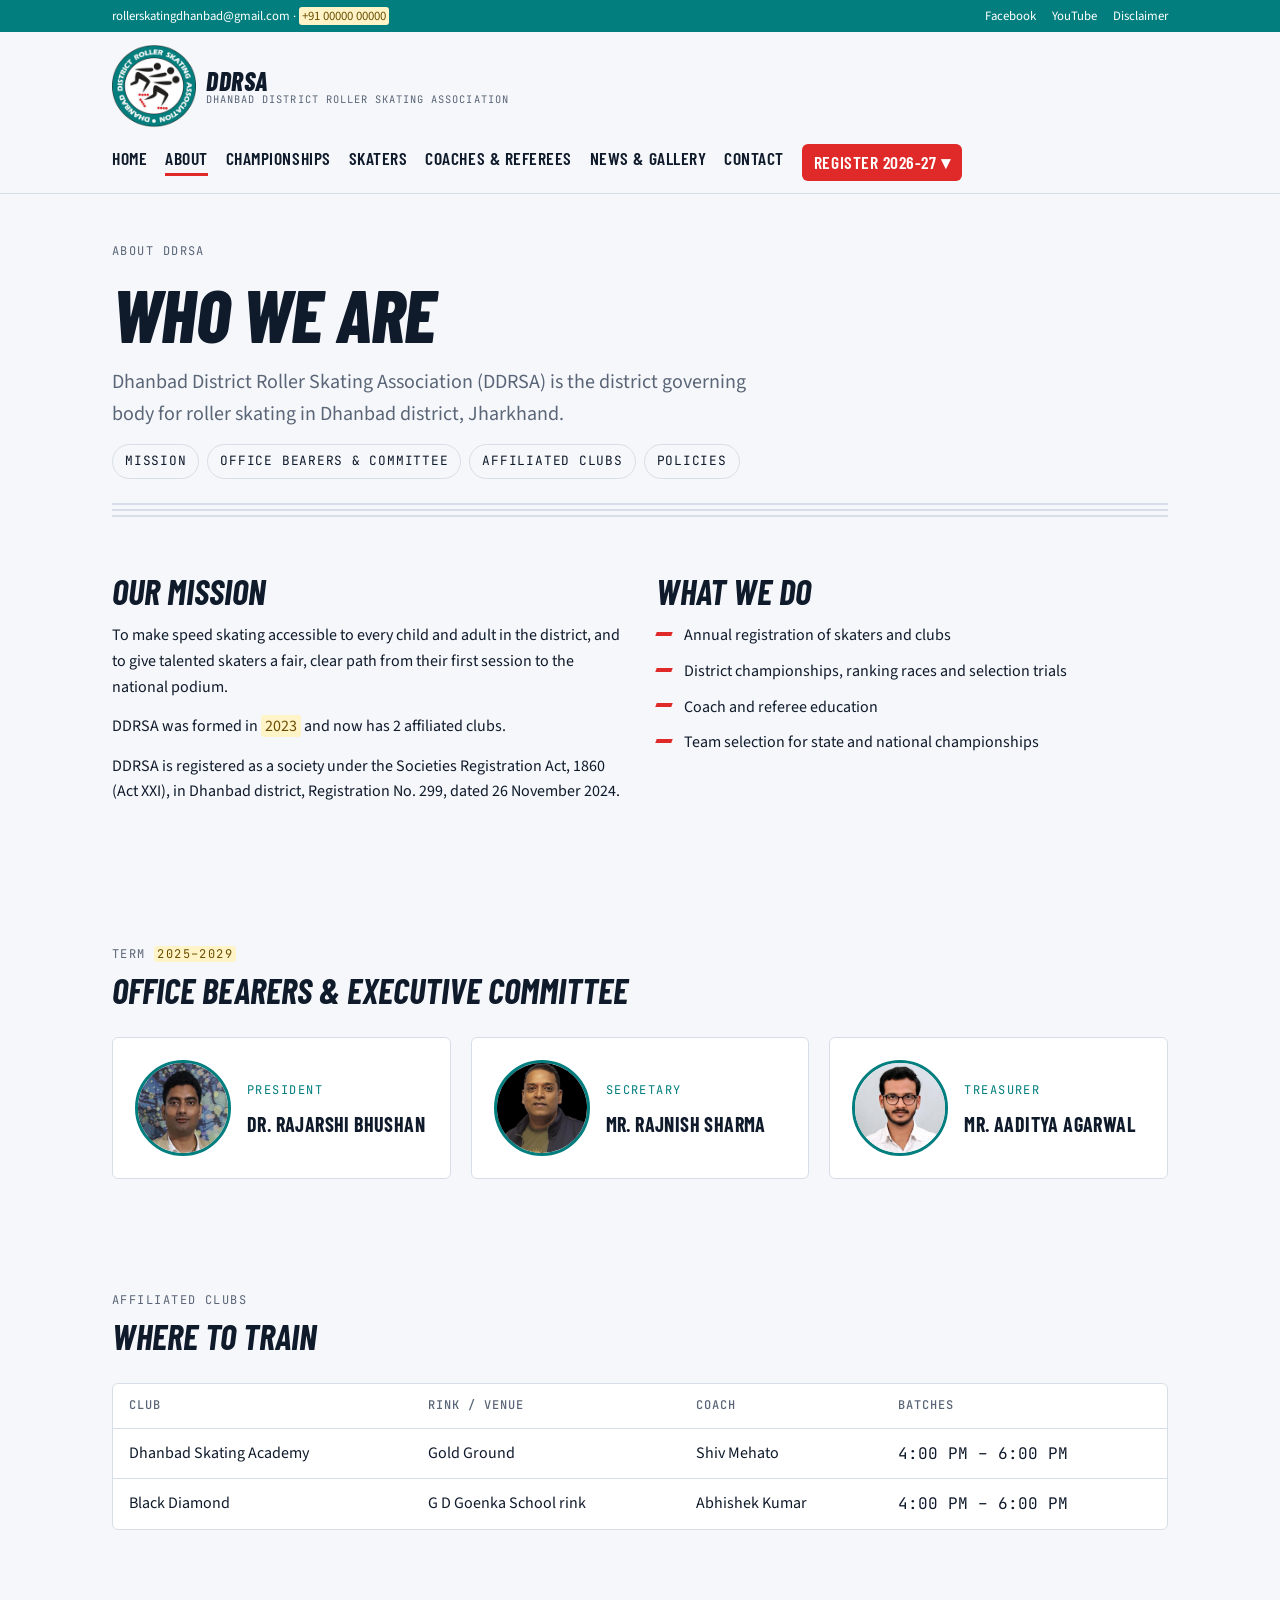
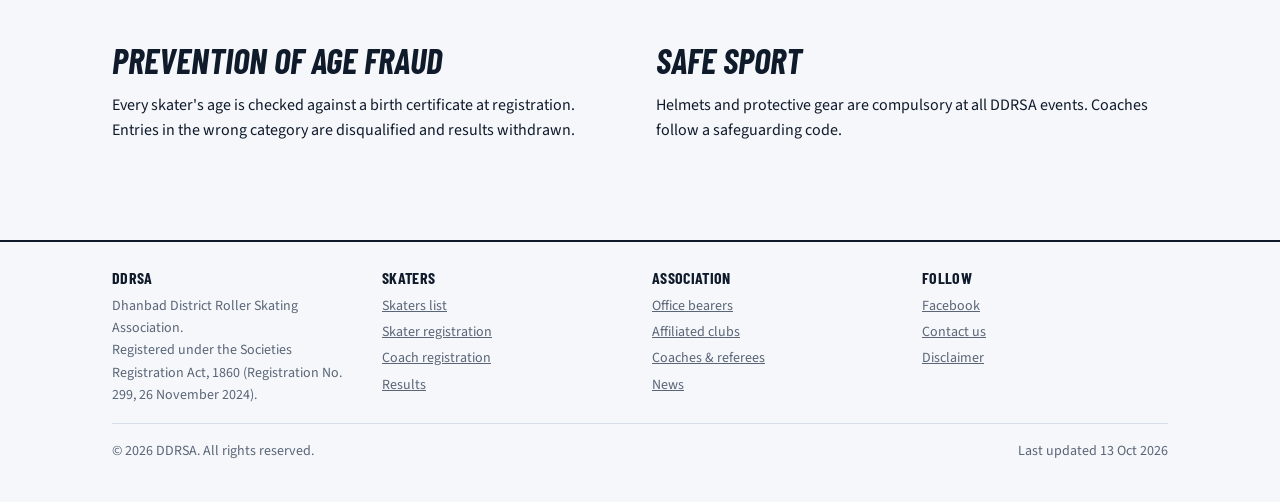
==== about.html @ 688c24f9 "Footer: remove the logo image Co-Authored-By: Claude Sonnet 5.5 <noreply@anthropic.com> Claude-Sessi" ====
<!doctype html>
<html lang="en">
<head>
<meta charset="utf-8">
<meta name="viewport" content="width=device-width, initial-scale=1, viewport-fit=cover">
<title>About · DDRSA</title>
<meta name="description" content="DDRSA, the Dhanbad District Roller Skating Association: skater registration, championships, results, coaches, referees and news.">
<link rel="preconnect" href="https://fonts.googleapis.com">
<link rel="preconnect" href="https://fonts.gstatic.com" crossorigin>
<link rel="stylesheet" href="https://fonts.googleapis.com/css2?family=Barlow+Condensed:ital,wght@0,600;0,700;1,700;1,800&family=JetBrains+Mono:wght@400;500;600&family=Source+Sans+3:wght@400;600&display=swap">
<link rel="stylesheet" href="styles.css">
<link rel="icon" href="img/ddrsa-logo-32.png">
</head>
<body>
<div class="topbar">
  <div class="wrap">
    <span>rollerskatingdhanbad@gmail.com · <span class="ph">+91 00000 00000</span></span>
    <span class="links">
      <a href="https://www.facebook.com/profile.php?id=61550527074997" target="_blank" rel="noopener">Facebook</a>
      <a href="https://www.facebook.com/profile.php?id=61550527074997" target="_blank" rel="noopener">YouTube</a>
      <a href="contact.html#disclaimer">Disclaimer</a>
    </span>
  </div>
</div>
<header class="site-head">
  <div class="wrap">
    <a class="brand" href="index.html">
      <img class="brand-mark" src="img/ddrsa-logo-192.png" alt="DDRSA logo" width="56" height="56">
      <span class="brand-name">DDRSA<span class="brand-sub">Dhanbad District Roller Skating Association</span></span>
    </a>
    <nav aria-label="Main">
      <ul class="nav">
      <li><a href="index.html">Home</a></li>
      <li><a href="about.html" aria-current="page">About</a></li>
      <li><a href="championships.html">Championships</a></li>
      <li><a href="skaters.html">Skaters</a></li>
      <li><a href="officials.html">Coaches &amp; Referees</a></li>
      <li><a href="news.html">News &amp; Gallery</a></li>
      <li><a href="contact.html">Contact</a></li>
      <li class="cta has-sub">
        <button type="button" class="sub-toggle" aria-expanded="false" aria-controls="reg-menu">Register 2026-27 <span aria-hidden="true">▾</span></button>
        <ul class="sub" id="reg-menu" hidden>
          <li><a href="registration.html#skater">Skater registration</a></li>
          <li><a href="registration.html#coach">Coach registration</a></li>
        </ul>
      </li>
      </ul>
    </nav>
  </div>
</header>
<main>
<div class="wrap">
  <section class="page-head">
    <p class="eyebrow">About DDRSA</p>
    <h1>Who we are</h1>
    <p class="lede">Dhanbad District Roller Skating Association (DDRSA) is the district governing body for roller skating in Dhanbad district, Jharkhand.</p>
    <nav class="subnav" aria-label="On this page"><a href="#mission">Mission</a><a href="#bearers">Office bearers &amp; committee</a><a href="#clubs">Affiliated clubs</a><a href="#rules">Policies</a></nav>
  </section>
  <div class="lanes" aria-hidden="true"></div>

  <section class="section split" id="mission">
    <div class="stack">
      <h2>Our mission</h2>
      <p>To make speed skating accessible to every child and adult in the district, and to give talented skaters a fair, clear path from their first session to the national podium.</p>
      <p>DDRSA was formed in <span class="ph">2023</span> and now has 2 affiliated clubs.</p>
      <p>DDRSA is registered as a society under the Societies Registration Act, 1860 (Act XXI), in Dhanbad district, Registration No. 299, dated 26 November 2024.</p>
    </div>
    <div class="stack">
      <h2>What we do</h2>
      <ul class="checks">
        <li>Annual registration of skaters and clubs</li>
        <li>District championships, ranking races and selection trials</li>
        <li>Coach and referee education</li>
        <li>Team selection for state and national championships</li>
      </ul>
    </div>
  </section>

  <section class="section" id="bearers">
    <span id="committee"></span>
    <div class="section-head"><p class="eyebrow">Term <span class="ph">2025–2029</span></p><h2>Office bearers &amp; executive committee</h2></div>
    <div class="grid">
      <article class="card person">
        <div class="avatar"><img src="img/team/rajarshi-bhushan.jpg" alt="Dr. Rajarshi Bhushan" width="96" height="96" loading="lazy"></div>
        <div class="stack"><span class="eyebrow">President</span><h3>Dr. Rajarshi Bhushan</h3></div>
      </article>
      <article class="card person">
        <div class="avatar"><img src="img/team/rajnish.jpg" alt="Mr. Rajnish Sharma" width="96" height="96" loading="lazy"></div>
        <div class="stack"><span class="eyebrow">Secretary</span><h3>Mr. Rajnish Sharma</h3></div>
      </article>
      <article class="card person">
        <div class="avatar"><img src="img/team/aaditya-agarwal.jpg" alt="Mr. Aaditya Agarwal" width="96" height="96" loading="lazy"></div>
        <div class="stack"><span class="eyebrow">Treasurer</span><h3>Mr. Aaditya Agarwal</h3></div>
      </article>
    </div>
  </section>

  <section class="section" id="clubs">
    <div class="section-head"><p class="eyebrow">Affiliated clubs</p><h2>Where to train</h2></div>
    <div class="table-wrap"><table>
      <thead><tr><th>Club</th><th>Rink / venue</th><th>Coach</th><th>Batches</th></tr></thead>
      <tbody>
        <tr><td>Dhanbad Skating Academy</td><td>Gold Ground</td><td>Shiv Mehato</td><td class="mono">4:00 PM – 6:00 PM</td></tr>
        <tr><td>Black Diamond</td><td>G D Goenka School rink</td><td>Abhishek Kumar</td><td class="mono">4:00 PM – 6:00 PM</td></tr>
      </tbody></table></div>
  </section>

  <section class="section split" id="rules">
    <div class="stack">
      <h2>Prevention of age fraud</h2>
      <p>Every skater's age is checked against a birth certificate at registration. Entries in the wrong category are disqualified and results withdrawn.</p>
    </div>
    <div class="stack">
      <h2>Safe sport</h2>
      <p>Helmets and protective gear are compulsory at all DDRSA events. Coaches follow a safeguarding code.</p>
    </div>
  </section>
</div>
</main>
<footer class="site-foot">
  <div class="wrap">
    <div class="foot-cols">
      <div><h3>DDRSA</h3><p>Dhanbad District Roller Skating Association.</p><p>Registered under the Societies Registration Act, 1860 (Registration No. 299, 26 November 2024).</p></div>
      <div><h3>Skaters</h3><ul>
        <li><a href="skaters.html">Skaters list</a></li>
        <li><a href="registration.html#skater">Skater registration</a></li>
        <li><a href="registration.html#coach">Coach registration</a></li>
        <li><a href="championships.html#results">Results</a></li>
        </ul></div>
      <div><h3>Association</h3><ul>
        <li><a href="about.html#bearers">Office bearers</a></li>
        <li><a href="about.html#clubs">Affiliated clubs</a></li>
        <li><a href="officials.html">Coaches &amp; referees</a></li>
        <li><a href="news.html">News</a></li></ul></div>
      <div><h3>Follow</h3><ul>
        <li><a href="https://www.facebook.com/profile.php?id=61550527074997" target="_blank" rel="noopener">Facebook</a></li>
        <li><a href="contact.html">Contact us</a></li>
        <li><a href="contact.html#disclaimer">Disclaimer</a></li></ul></div>
    </div>
    <div class="foot-bottom"><span>© 2026 DDRSA. All rights reserved.</span><span>Last updated 13 Oct 2026</span></div>
  </div>
</footer>
<script src="site.js"></script>
</body>
</html>
---- styles.css ----
/* Layout concept: a 200 m skating track. Lane lines run under section heads,
   lap-time numbers set in mono, slanted condensed display type for speed. */
:root {
  --ink: #0f1a2b;          /* track asphalt navy */
  --paper: #f5f7fa;        /* rink-white, cool */
  --surface: #ffffff;
  --muted: #5a6577;
  --line: #d8dee8;
  --lane: #027e7e;         /* logo teal */
  --signal: #e02a2a;       /* logo wheel red */
  --on-lane: #ffffff;
  --ph-bg: #fff4c7;
  --ph-fg: #6b4e00;

  --f-display: "Barlow Condensed", "Arial Narrow", "Helvetica Neue", Arial, sans-serif;
  --f-body: "Source Sans 3", "Segoe UI", system-ui, -apple-system, sans-serif;
  --f-mono: "JetBrains Mono", ui-monospace, "SFMono-Regular", Menlo, monospace;

  --s-1: 0.875rem; --s0: 1rem; --s1: 1.25rem; --s2: 1.6rem; --s3: 2.2rem; --s4: clamp(2.6rem, 7vw, 4.6rem);
  --radius: 6px;
  --max: 1120px;
  color-scheme: light;
}

* { box-sizing: border-box; }
html { scroll-behavior: smooth; }
@media (prefers-reduced-motion: reduce) { html { scroll-behavior: auto; } * { animation: none !important; transition: none !important; } }
body {
  margin: 0; background: var(--paper); color: var(--ink);
  font-family: var(--f-body); font-size: var(--s0); line-height: 1.6;
}
img { max-width: 100%; display: block; }
a { color: var(--lane); }
a:focus-visible, button:focus-visible, input:focus-visible, select:focus-visible, textarea:focus-visible {
  outline: 3px solid var(--signal); outline-offset: 2px;
}
h1, h2, h3 { font-family: var(--f-display); line-height: 1.05; text-wrap: balance; margin: 0; }
h1 { font-size: var(--s4); font-weight: 800; font-style: italic; text-transform: uppercase; letter-spacing: -0.01em; }
h2 { font-size: var(--s3); font-weight: 700; font-style: italic; text-transform: uppercase; }
h3 { font-size: var(--s1); font-weight: 700; text-transform: uppercase; letter-spacing: 0.02em; }
p { margin: 0; max-width: 65ch; }
.mono { font-family: var(--f-mono); font-variant-numeric: tabular-nums; }
.eyebrow { font-family: var(--f-mono); font-size: 0.75rem; letter-spacing: 0.12em; text-transform: uppercase; color: var(--muted); }

/* Placeholder text the association still needs to fill in */
.ph { background: var(--ph-bg); color: var(--ph-fg); padding: 0 0.25em; border-radius: 3px; }

.wrap { max-width: var(--max); margin: 0 auto; padding-inline: 16px; }
@media (min-width: 700px) { .wrap { padding-inline: 32px; } }

/* Header */
.site-head { position: sticky; top: env(safe-area-inset-top, 0px); z-index: 10; background: var(--paper); border-bottom: 1px solid var(--line); }
.site-head .wrap { display: flex; align-items: center; justify-content: space-between; gap: 16px; flex-wrap: wrap; padding-block: 12px; }
.brand { display: flex; align-items: center; gap: 10px; color: var(--ink); text-decoration: none; }
.brand-mark { width: 84px; height: 84px; flex: none; }
.foot-logo { width: 72px; height: 72px; }
.brand-name { font-family: var(--f-display); font-weight: 800; font-style: italic; font-size: 1.6rem; letter-spacing: 0.02em; line-height: 1; }
.brand-sub { display: block; font-family: var(--f-mono); font-size: 0.65rem; letter-spacing: 0.1em; text-transform: uppercase; color: var(--muted); font-style: normal; font-weight: 400; }
.nav { display: flex; flex-wrap: wrap; gap: 4px 18px; list-style: none; margin: 0; padding: 0; }
.nav a { color: var(--ink); text-decoration: none; font-family: var(--f-display); font-weight: 600; font-size: 1.1rem; text-transform: uppercase; letter-spacing: 0.03em; padding-block: 4px; border-bottom: 3px solid transparent; }
.nav a:hover { border-bottom-color: var(--line); }
.nav a[aria-current="page"] { border-bottom-color: var(--signal); }

/* Lane line divider: the 4 lane markings of a track */
.lanes { height: 14px; background:
  linear-gradient(var(--line), var(--line)) 0 0 / 100% 2px no-repeat,
  linear-gradient(var(--line), var(--line)) 0 6px / 100% 2px no-repeat,
  linear-gradient(var(--line), var(--line)) 0 12px / 100% 2px no-repeat; }

/* Hero */
.hero { padding-block: 56px 40px; display: grid; gap: 32px; }
@media (min-width: 900px) { .hero { grid-template-columns: 1.15fr 1fr; align-items: center; padding-block: 80px 56px; } }
.hero-copy { display: grid; gap: 20px; min-width: 0; }
.hero h1 span { color: var(--lane); }
.lede { font-size: var(--s1); color: var(--muted); }
.track-art { width: 100%; max-width: 100%; height: auto; }
.track-art .oval { fill: none; stroke: var(--line); stroke-width: 2; }
.track-art .oval-strong { fill: none; stroke: var(--lane); stroke-width: 6; stroke-linecap: round; stroke-dasharray: 260 1200; animation: lap 6s linear infinite; }
.track-art .finish { stroke: var(--signal); stroke-width: 6; }
.track-art text { fill: var(--muted); font-family: var(--f-mono); font-size: 13px; }
@keyframes lap { to { stroke-dashoffset: -1460; } }

.actions { display: flex; flex-wrap: wrap; gap: 12px; }
.btn { display: inline-block; font-family: var(--f-display); font-weight: 700; font-size: 1.15rem; text-transform: uppercase; letter-spacing: 0.04em; text-decoration: none; padding: 10px 22px; border-radius: var(--radius); border: 2px solid var(--lane); cursor: pointer; }
.btn-primary { background: var(--lane); color: var(--on-lane); }
.btn-ghost { background: transparent; color: var(--lane); }
.btn:hover { filter: brightness(1.08); }

/* Sections */
.section { padding-block: 56px; display: grid; gap: 28px; }
.section-head { display: grid; gap: 8px; }
.page-head { padding-block: 48px 24px; display: grid; gap: 14px; }

.grid { display: grid; gap: 20px; grid-template-columns: repeat(auto-fit, minmax(min(100%, 260px), 1fr)); }
.card { background: var(--surface); border: 1px solid var(--line); border-radius: var(--radius); padding: 22px; display: grid; gap: 10px; align-content: start; min-width: 0; }
.card .eyebrow { color: var(--lane); }

/* Stat strip, like a results board */
.board { display: grid; grid-template-columns: repeat(auto-fit, minmax(min(100%, 180px), 1fr)); border-top: 2px solid var(--ink); border-bottom: 2px solid var(--ink); }
.board div { padding: 18px 12px; display: grid; gap: 2px; }
.board div + div { border-left: 1px solid var(--line); }
@media (max-width: 560px) { .board div + div { border-left: 0; border-top: 1px solid var(--line); } }
.board .num { font-family: var(--f-mono); font-size: var(--s2); font-weight: 600; font-variant-numeric: tabular-nums; }

/* Events list */
.events { display: grid; gap: 0; border-top: 1px solid var(--line); }
.event { display: grid; gap: 6px 24px; padding-block: 20px; border-bottom: 1px solid var(--line); grid-template-columns: 1fr; }
@media (min-width: 720px) { .event { grid-template-columns: 140px 1fr auto; align-items: baseline; } }
.event .date { font-family: var(--f-mono); font-variant-numeric: tabular-nums; color: var(--lane); font-weight: 600; }
.event h3 { font-size: var(--s1); }
.event p { color: var(--muted); }
.tag { display: inline-block; font-family: var(--f-mono); font-size: 0.72rem; letter-spacing: 0.08em; text-transform: uppercase; border: 1px solid var(--line); border-radius: 999px; padding: 2px 10px; color: var(--muted); white-space: nowrap; }
.tag.open { border-color: var(--lane); color: var(--lane); }

/* Table */
.table-wrap { overflow-x: auto; border: 1px solid var(--line); border-radius: var(--radius); background: var(--surface); }
table { border-collapse: collapse; width: 100%; min-width: 520px; }
th, td { text-align: left; padding: 12px 16px; border-bottom: 1px solid var(--line); }
th { font-family: var(--f-mono); font-size: 0.75rem; letter-spacing: 0.08em; text-transform: uppercase; color: var(--muted); font-weight: 500; }
td.mono { white-space: nowrap; }
tr:last-child td { border-bottom: 0; }

/* Split layout */
.split { display: grid; gap: 32px; }
@media (min-width: 860px) { .split { grid-template-columns: 1fr 1fr; } }
.split > * { min-width: 0; }
.stack { display: grid; gap: 14px; align-content: start; }
.checks { list-style: none; padding: 0; margin: 0; display: grid; gap: 10px; }
.checks li { padding-left: 28px; position: relative; }
.checks li::before { content: ""; position: absolute; left: 0; top: 0.55em; width: 16px; height: 4px; background: var(--signal); transform: skewX(-20deg); }

/* Callout band */
.band { background: var(--lane); color: var(--on-lane); border-radius: var(--radius); padding: 32px 24px; display: grid; gap: 16px; }
.band h2 { color: var(--on-lane); }
.band p { opacity: 0.92; }
.band .btn { background: var(--on-lane); color: var(--lane); border-color: var(--on-lane); justify-self: start; }

/* Form */
form { display: grid; gap: 16px; }
.field { display: grid; gap: 6px; }
label { font-weight: 600; }
input, select, textarea { font: inherit; color: var(--ink); background: var(--surface); border: 1px solid var(--line); border-radius: var(--radius); padding: 10px 12px; width: 100%; }
textarea { min-height: 130px; resize: vertical; }
.form-note { font-size: var(--s-1); color: var(--muted); }
.notice { padding: 12px 14px; border-radius: var(--radius); background: var(--surface); border: 1px solid var(--lane); }

dl.contact { display: grid; grid-template-columns: auto 1fr; gap: 10px 20px; margin: 0; }
dl.contact dt { font-family: var(--f-mono); font-size: 0.75rem; letter-spacing: 0.08em; text-transform: uppercase; color: var(--muted); padding-top: 3px; }
dl.contact dd { margin: 0; min-width: 0; overflow-wrap: anywhere; }

/* Footer */
.site-foot { margin-top: 40px; border-top: 2px solid var(--ink); padding-block: 28px 40px; }
.site-foot .wrap { display: flex; flex-wrap: wrap; gap: 16px 32px; justify-content: space-between; color: var(--muted); font-size: var(--s-1); }
.site-foot a { color: var(--muted); }

/* ---- Federation-style additions ---- */
.topbar { background: var(--lane); color: #fff; font-size: 0.8rem; }
.topbar .wrap { display: flex; flex-wrap: wrap; justify-content: space-between; gap: 6px 20px; padding-block: 6px; }
.topbar a { color: #fff; text-decoration: none; }
.topbar a:hover { text-decoration: underline; }
.topbar .links { display: flex; flex-wrap: wrap; gap: 4px 16px; }
.topbar .login { color: #fff; font-weight: 700; background: var(--signal); padding: 0 8px; border-radius: 3px; }

.nav .cta a { background: var(--signal); color: #fff; padding: 4px 12px; border-radius: var(--radius); border-bottom: 0; }

/* Hero slider */
.slider { position: relative; margin-top: 24px; border-radius: var(--radius); overflow: hidden; background: linear-gradient(120deg, #e2f3f2 0%, #ffffff 60%, #fdecec 100%); color: var(--ink); border: 1px solid var(--line); }
.slide { display: grid; gap: 18px; padding: 40px 24px 72px; min-height: 320px; align-content: center; }
@media (min-width: 900px) { .slide { grid-template-columns: 1.2fr 1fr; align-items: center; padding: 56px 48px 80px; } }
.slide > * { min-width: 0; }
.slide h1, .slide h2 { color: var(--ink); font-size: var(--s4); }
.slide h1 span, .slide h2 span { color: var(--lane); }
.slide p { color: var(--muted); font-size: var(--s1); }
.slide .eyebrow { color: var(--lane); }




.slider-ctrl { position: absolute; left: 24px; right: 24px; bottom: 20px; display: flex; gap: 10px; align-items: center; }
@media (min-width: 900px) { .slider-ctrl { left: 48px; } }
.dot { width: 34px; height: 6px; border: 0; border-radius: 3px; background: var(--line); cursor: pointer; padding: 0; }
.dot[aria-current="true"] { background: var(--lane); }
.big-num { font-family: var(--f-mono); font-size: clamp(3rem, 10vw, 6rem); font-weight: 600; color: var(--lane); line-height: 1; }

/* Registration banner */
.reg-banner { display: grid; gap: 16px; padding: 24px; border: 2px solid var(--signal); border-radius: var(--radius); background: var(--surface); }
@media (min-width: 760px) { .reg-banner { grid-template-columns: 1fr auto; align-items: center; } }
.reg-banner > * { min-width: 0; }

.card .btn { justify-self: start; font-size: 1rem; padding: 6px 16px; }
.card .meta { font-family: var(--f-mono); font-size: 0.8rem; color: var(--muted); font-variant-numeric: tabular-nums; }
.card-head { display: flex; justify-content: space-between; gap: 10px; align-items: baseline; flex-wrap: wrap; }

/* Category tiles (like discipline icons) */
.cats { display: grid; gap: 12px; grid-template-columns: repeat(auto-fit, minmax(min(100%, 150px), 1fr)); }
.cat { display: grid; gap: 6px; padding: 18px 14px; border: 1px solid var(--line); border-radius: var(--radius); background: var(--surface); text-decoration: none; color: var(--ink); }
.cat:hover { border-color: var(--lane); }
.cat .ages { font-family: var(--f-mono); color: var(--lane); font-weight: 600; font-variant-numeric: tabular-nums; }
.cat strong { font-family: var(--f-display); font-size: 1.2rem; text-transform: uppercase; }

/* Media tiles (gallery / video placeholders) */
.media { aspect-ratio: 16 / 10; max-width: 100%; border-radius: var(--radius); background:
  repeating-linear-gradient(-20deg, color-mix(in srgb, var(--lane) 18%, var(--surface)) 0 14px, var(--surface) 14px 28px);
  display: grid; place-items: center; border: 1px solid var(--line); color: var(--muted); font-family: var(--f-mono); font-size: 0.75rem; text-transform: uppercase; letter-spacing: 0.08em; position: relative; }
.media.video::after { content: ""; width: 0; height: 0; border-left: 22px solid var(--lane); border-top: 14px solid transparent; border-bottom: 14px solid transparent; position: absolute; }
.media.video span { position: absolute; bottom: 10px; left: 12px; }

.medals { display: grid; grid-template-columns: repeat(3, 1fr); gap: 12px; }
.medal { padding: 16px; border-radius: var(--radius); background: var(--surface); border: 1px solid var(--line); display: grid; gap: 2px; text-align: center; }
.medal .num { font-family: var(--f-mono); font-size: var(--s3); font-weight: 600; }
.medal.gold { border-top: 5px solid #d4a514; } .medal.silver { border-top: 5px solid #9aa3ad; } .medal.bronze { border-top: 5px solid #b0703a; }

/* Sub-nav tabs within a page */
.subnav { display: flex; flex-wrap: wrap; gap: 8px; }
.subnav a { font-family: var(--f-mono); font-size: 0.8rem; text-transform: uppercase; letter-spacing: 0.06em; text-decoration: none; padding: 6px 12px; border: 1px solid var(--line); border-radius: 999px; color: var(--ink); }
.subnav a:hover { border-color: var(--lane); color: var(--lane); }

.form-grid { display: grid; gap: 16px; grid-template-columns: repeat(auto-fit, minmax(min(100%, 240px), 1fr)); }
.result-box { padding: 16px; border-radius: var(--radius); border: 2px dashed var(--lane); background: var(--surface); display: grid; gap: 4px; }
.result-box strong { font-family: var(--f-display); font-size: var(--s2); text-transform: uppercase; color: var(--lane); }

.foot-cols { display: grid; gap: 24px; grid-template-columns: repeat(auto-fit, minmax(min(100%, 200px), 1fr)); width: 100%; }
.foot-cols h3 { color: var(--ink); font-size: 1rem; margin-bottom: 8px; }
.foot-cols ul { list-style: none; padding: 0; margin: 0; display: grid; gap: 4px; }
.foot-bottom { width: 100%; display: flex; flex-wrap: wrap; justify-content: space-between; gap: 8px; border-top: 1px solid var(--line); padding-top: 16px; }
.more[hidden] { display: none !important; }
[hidden] { display: none !important; }
@media (max-width: 760px) { .site-head { position: static; } }

/* Moving news ribbon (home page) */
.ribbon { display: flex; align-items: stretch; background: #fff; border-block: 1px solid var(--line); overflow: hidden; }
.ribbon-label { flex: none; background: var(--signal); color: #fff; font-family: var(--f-display); font-weight: 700; text-transform: uppercase; letter-spacing: 0.04em; padding: 8px 16px; display: flex; align-items: center; }
.ribbon-viewport { flex: 1; min-width: 0; overflow: hidden; display: flex; align-items: center; }
.ribbon-track { display: flex; width: max-content; animation: ribbon 45s linear infinite; }
.ribbon:hover .ribbon-track, .ribbon:focus-within .ribbon-track { animation-play-state: paused; }
.ribbon-track ul { display: flex; list-style: none; margin: 0; padding: 0; min-width: 100vw; justify-content: space-around; }
.ribbon-track li { white-space: nowrap; padding: 8px 28px; position: relative; }
.ribbon-track li::before { content: ""; position: absolute; left: 8px; top: 50%; width: 10px; height: 3px; background: var(--lane); transform: skewX(-20deg); }
.ribbon-track a { color: var(--ink); text-decoration: none; }
.ribbon-track a:hover { color: var(--lane); text-decoration: underline; }
@keyframes ribbon { to { transform: translateX(-50%); } }
@media (prefers-reduced-motion: reduce) { .ribbon-viewport { overflow-x: auto; } .ribbon-track ul[aria-hidden] { display: none; } }
.slide p.eyebrow { font-size: 0.8rem; }

/* Facebook Page Plugin */
.fb-feed { display: grid; gap: 10px; justify-items: start; }
.fb-feed iframe { width: 100%; max-width: 500px; height: 640px; border: 1px solid var(--line); border-radius: var(--radius); background: var(--surface); }

/* Office bearer cards with photo */
.person { grid-template-columns: auto 1fr; align-items: center; gap: 16px; }
.avatar { width: 96px; height: 96px; border-radius: 50%; overflow: hidden; display: grid; place-items: center; background: color-mix(in srgb, var(--lane) 14%, var(--surface)); color: var(--lane); font-family: var(--f-display); font-weight: 700; font-size: 2rem; border: 3px solid var(--lane); }
.avatar img { width: 100%; height: 100%; object-fit: cover; }

/* Skating disciplines (home) */
.section-head.center { justify-items: center; text-align: center; }
.section-head.center .eyebrow { color: var(--signal); font-weight: 600; }
.section-head.center .eyebrow::after { content: ""; display: block; width: 40px; height: 3px; margin: 6px auto 0; background: var(--signal); border-radius: 2px; }
.section-head.center p:not(.eyebrow) { color: var(--muted); }
.disc-grid { display: grid; gap: 16px; grid-template-columns: repeat(auto-fit, minmax(min(100%, 150px), 1fr)); }
.disc-card { background: var(--surface); border: 1px solid var(--line); border-radius: 10px; padding: 24px 16px; display: grid; justify-items: center; gap: 14px; text-align: center; transition: border-color .15s, transform .15s; }
.disc-card:hover { border-color: var(--lane); transform: translateY(-2px); }
.disc-icon { width: 52px; height: 52px; border-radius: 10px; display: grid; place-items: center; color: var(--lane); background: color-mix(in srgb, var(--lane) 10%, var(--surface)); border: 1px solid color-mix(in srgb, var(--lane) 25%, var(--surface)); }
.disc-card h3 { font-size: 1.15rem; }

/* Hero slide: track graphic top-left, headline beneath */
.slide-hero { grid-template-columns: 1fr; justify-items: center; text-align: center; align-content: start; gap: 12px; }
@media (min-width: 900px) { .slide-hero { grid-template-columns: 1fr; align-items: start; } }
.slide-hero .track-art { width: min(100%, 640px); margin: -12px 0 0; }
.slide-hero .track-art text { font-size: 16px; }

/* Register dropdown */
.nav .has-sub { position: relative; }
.nav .cta .sub-toggle { font: inherit; font-family: var(--f-display); font-weight: 600; font-size: 1.1rem; text-transform: uppercase; letter-spacing: 0.03em; cursor: pointer; border: 0; background: var(--signal); color: #fff; padding: 4px 12px; border-radius: var(--radius); }
.nav .cta .sub-toggle:hover { filter: brightness(1.08); }
.nav .sub { position: absolute; left: 0; top: calc(100% + 6px); z-index: 30; min-width: 230px; margin: 0; padding: 6px; list-style: none; background: var(--surface); border: 1px solid var(--line); border-radius: var(--radius); box-shadow: 0 8px 24px rgba(15, 26, 43, 0.15); }
@media (min-width: 761px) { .nav .sub { left: auto; right: 0; } }
.nav .sub[hidden] { display: none; }
.nav .sub a { display: block; padding: 8px 12px; border-bottom: 0; border-radius: 4px; background: transparent; color: var(--ink); }
.nav .sub a:hover { background: color-mix(in srgb, var(--lane) 10%, var(--surface)); color: var(--lane); }
.section.tight { padding-bottom: 0; }
.section.split h3 { margin-bottom: 4px; }
.card-img { width: 100%; height: auto; aspect-ratio: 1 / 1; object-fit: cover; border-radius: var(--radius); }
.slide-photo { width: 100%; max-width: 280px; height: auto; aspect-ratio: 1 / 1; object-fit: cover; border-radius: var(--radius); justify-self: center; }
.card-img.wide, .slide-photo.wide { aspect-ratio: 16 / 9; }
.slide-photo.wide { max-width: 420px; }
.card-img.photo43, .slide-photo.photo43 { aspect-ratio: 4 / 3; }
.slide-photo.photo43 { max-width: 380px; }
.card-img.wide, .slide-photo.wide { object-position: center top; }
.photo-row { display: grid; grid-template-columns: repeat(3, 1fr); gap: 6px; }
.photo-row img { width: 100%; height: auto; aspect-ratio: 1 / 1; object-fit: cover; object-position: center top; border-radius: 8px; }
.slide-row { width: 100%; max-width: 520px; justify-self: center; }
.card-img.photo32 { aspect-ratio: 3 / 2; }

/* Photo albums */
.album { display: grid; gap: 18px; margin-bottom: 32px; padding: 16px; border: 1px solid var(--line); border-radius: var(--radius); background: var(--surface); }
@media (min-width: 800px) { .album { grid-template-columns: minmax(0, 1.1fr) minmax(0, 1fr); align-items: center; } .album-grid { grid-column: 1 / -1; } }
.album-cover { width: 100%; height: auto; aspect-ratio: 3 / 2; object-fit: cover; border-radius: var(--radius); }
.album-body { align-content: center; justify-items: start; }
.album .credit { font-family: var(--f-mono); font-size: 0.8rem; color: var(--muted); }
.album-grid { list-style: none; margin: 0; padding: 0; display: grid; gap: 10px; grid-template-columns: repeat(auto-fill, minmax(min(100%, 200px), 1fr)); }
.album-grid[hidden] { display: none; }
.album-grid img { width: 100%; height: auto; aspect-ratio: 3 / 2; object-fit: cover; border-radius: 8px; display: block; }
.more-albums { margin: 8px 0 12px; }
.lightbox { border: 0; padding: 0; background: transparent; max-width: 100vw; max-height: 100vh; width: 100%; height: 100%; }
.lightbox::backdrop { background: rgba(10, 16, 24, 0.88); }
.lightbox-inner { position: relative; width: 100%; height: 100%; display: grid; grid-template-rows: 1fr auto; place-items: center; padding: 16px; gap: 10px; }
.lightbox img { max-width: 100%; max-height: calc(100vh - 110px); object-fit: contain; border-radius: 6px; }
.lightbox p { color: #fff; margin: 0; text-align: center; font-size: 0.95rem; }
.lightbox button { position: absolute; background: rgba(255,255,255,0.92); color: #0e1a26; border: 0; border-radius: 999px; width: 44px; height: 44px; font-size: 1.4rem; cursor: pointer; }
.lightbox .lb-close { top: 12px; right: 12px; } .lightbox .lb-prev { left: 8px; top: 50%; } .lightbox .lb-next { right: 8px; top: 50%; }

/* Skaters list filters */
.filters { display: flex; flex-wrap: wrap; gap: 8px; margin-bottom: 12px; }
.chip { font-family: var(--f-mono); font-size: 0.8rem; text-transform: uppercase; letter-spacing: 0.06em; padding: 8px 14px; border: 1px solid var(--line); border-radius: 999px; background: var(--surface); color: var(--ink); cursor: pointer; min-height: 40px; }
.chip small { font-size: inherit; color: var(--muted); }
.chip[aria-pressed="true"] { background: var(--lane); border-color: var(--lane); color: #fff; }
.chip[aria-pressed="true"] small { color: #fff; }
.hp { position: absolute; left: -9999px; width: 1px; height: 1px; overflow: hidden; }
.field.wide { grid-column: 1 / -1; }
.field textarea { font: inherit; padding: 10px 12px; border: 1px solid var(--line); border-radius: var(--radius); background: var(--surface); color: var(--ink); width: 100%; box-sizing: border-box; resize: vertical; }
.form-sub { margin: 24px 0 12px; font-size: 1rem; }
.consent { display: grid; gap: 10px; margin: 16px 0; }
.check { display: flex; gap: 10px; align-items: flex-start; font-size: 0.95rem; }
.check input { margin-top: 4px; width: 18px; height: 18px; flex: none; }

.name-link { background: none; border: 0; padding: 0; font: inherit; font-weight: 600; color: var(--lane); text-decoration: underline; cursor: pointer; text-align: left; }
.name-link:hover { color: var(--signal); }
.profile { border: 1px solid var(--line); border-radius: 10px; padding: 0; width: min(92vw, 420px); background: var(--surface); color: var(--ink); }
.profile::backdrop { background: rgba(10, 16, 24, 0.6); }
.profile-close { position: absolute; top: 6px; right: 10px; background: none; border: 0; font-size: 1.8rem; line-height: 1; cursor: pointer; color: var(--muted); }
.profile-body { padding: 24px 20px 20px; }
.profile-pic { width: 160px; height: 200px; margin: 0 auto 14px; border-radius: 8px; overflow: hidden; background: var(--line); display: grid; place-items: center; }
.profile-pic img { width: 100%; height: 100%; object-fit: cover; }
.profile-pic.empty span { color: var(--muted); font-size: 0.9rem; }
.profile-body h2 { margin: 0 0 10px; text-align: center; }
.profile-body h3 { margin: 14px 0 4px; font-size: 1rem; }
.profile-facts { display: grid; grid-template-columns: auto 1fr; gap: 4px 14px; margin: 0; }
.profile-facts dt { color: var(--muted); }
.profile-facts dd { margin: 0; }
.profile-titles { margin: 0; white-space: pre-line; }
.profile-links { display: flex; gap: 16px; margin: 14px 0 0; }
.name-thumb { width: 36px; height: 36px; border-radius: 50%; object-fit: cover; vertical-align: middle; margin-right: 10px; background: var(--line); }
td:has(> .name-link) { white-space: nowrap; }
@media (max-width: 560px) { .brand-mark { width: 64px; height: 64px; } }

/* Home: scrolling "Latest from DDRSA" panel. On very wide screens it sits in the empty space right of the
   banner (the banner is unchanged); on smaller screens it sits below the banner. */
.hero-grid { position: relative; padding-top: 24px; }
.hero-grid .slider { margin-top: 0; }
.updates { margin-top: 20px; background: #fff; border: 1px solid var(--line); border-radius: var(--radius); display: flex; flex-direction: column; overflow: hidden; }
.updates-title { margin: 0; padding: 12px 16px; font-size: 1.05rem; background: var(--signal); color: #fff; }
.updates-view { position: relative; height: 240px; overflow: hidden; }
.updates-track { animation: updates-up 40s linear infinite; }
.updates:hover .updates-track, .updates:focus-within .updates-track { animation-play-state: paused; }
.updates ul { list-style: none; margin: 0; padding: 0; }
.updates li { border-bottom: 1px solid var(--line); }
.updates a { display: block; padding: 12px 16px; text-decoration: none; color: var(--ink); }
.updates a:hover strong { color: var(--lane); text-decoration: underline; }
.updates a span { display: block; font-family: var(--f-mono); font-size: 0.72rem; text-transform: uppercase; letter-spacing: 0.06em; color: var(--muted); margin-bottom: 2px; }
.updates a strong { font-weight: 600; line-height: 1.3; }
@keyframes updates-up { from { transform: translateY(0); } to { transform: translateY(-50%); } }
@media (min-width: 1760px) {
  .updates { position: absolute; left: calc(100% + 24px); top: 24px; bottom: 0; width: 320px; margin-top: 0; }
  .updates-view { flex: 1; height: auto; min-height: 0; }
  .updates-track { position: absolute; left: 0; right: 0; top: 0; }
}
@media (prefers-reduced-motion: reduce) {
  .updates-track { animation: none; }
  .updates-view { overflow-y: auto; }
  .updates ul[aria-hidden] { display: none; }
}
.card[id] { scroll-margin-top: 150px; }
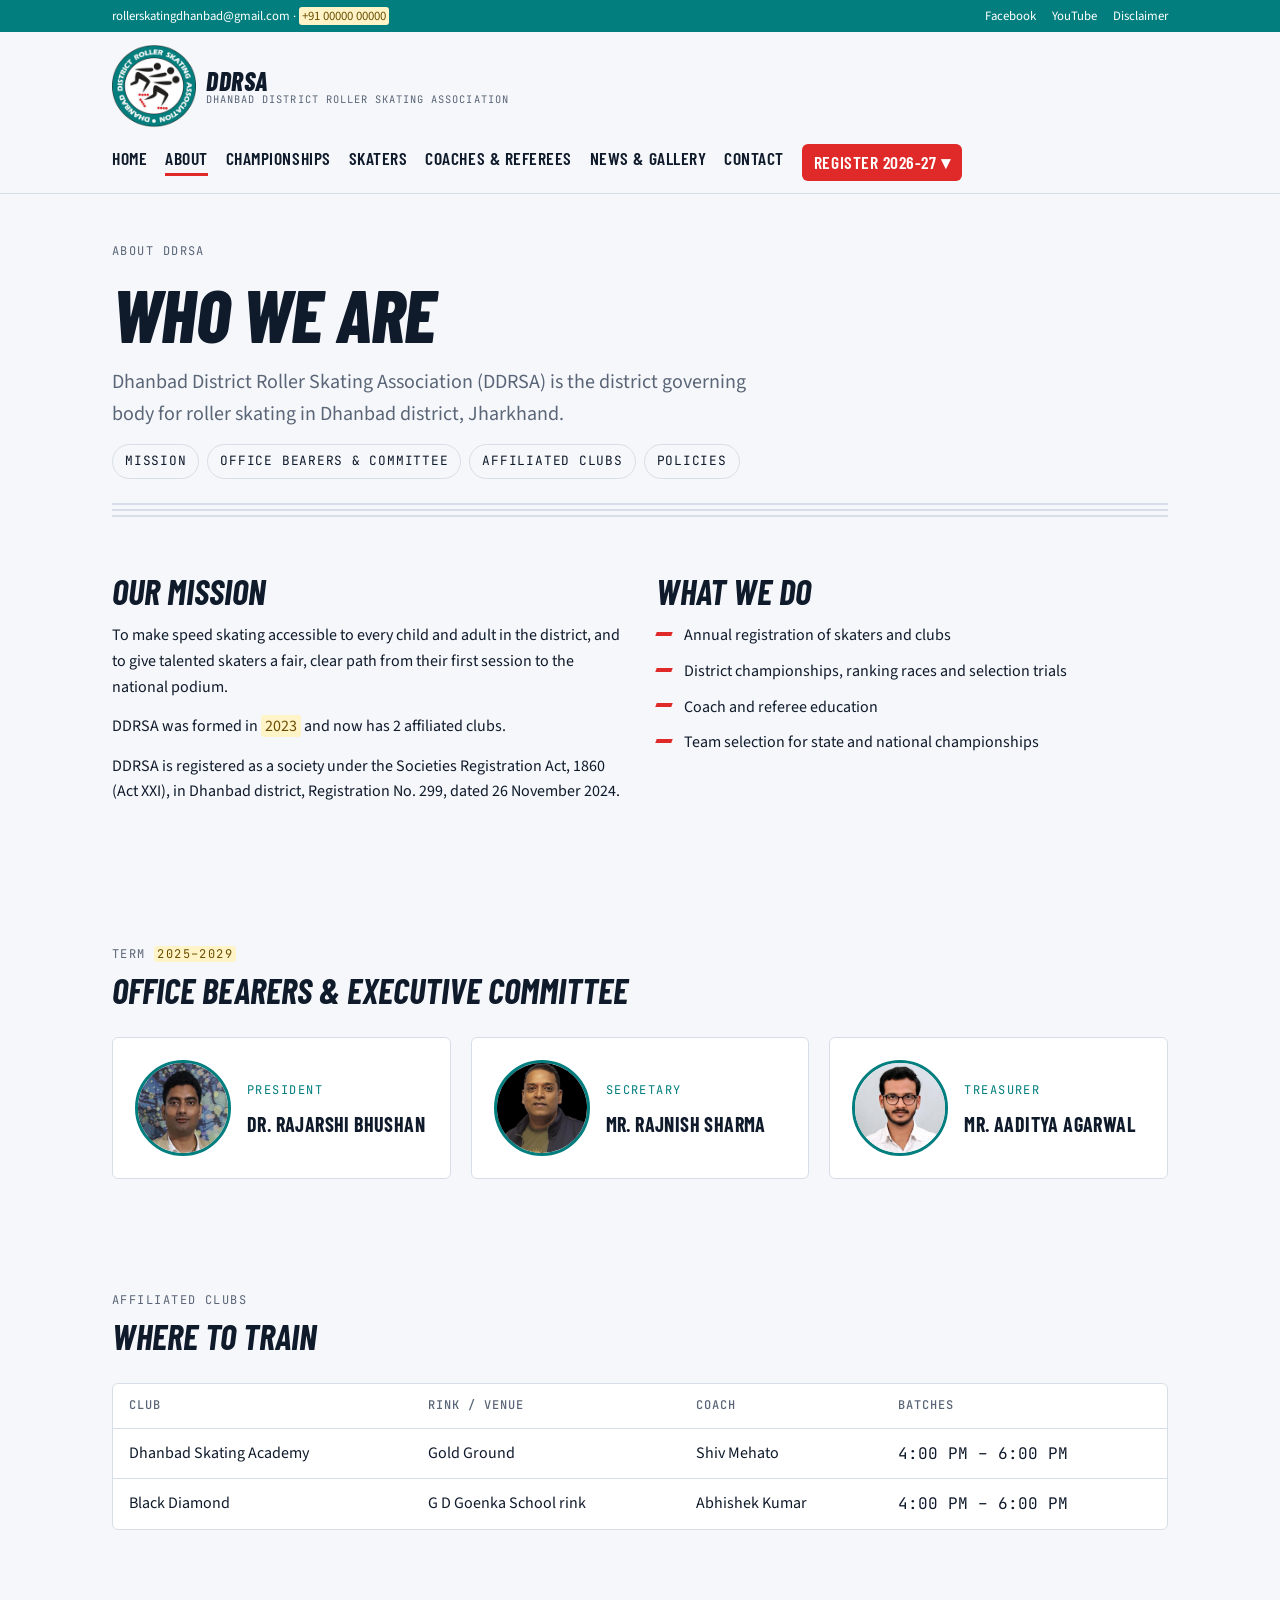
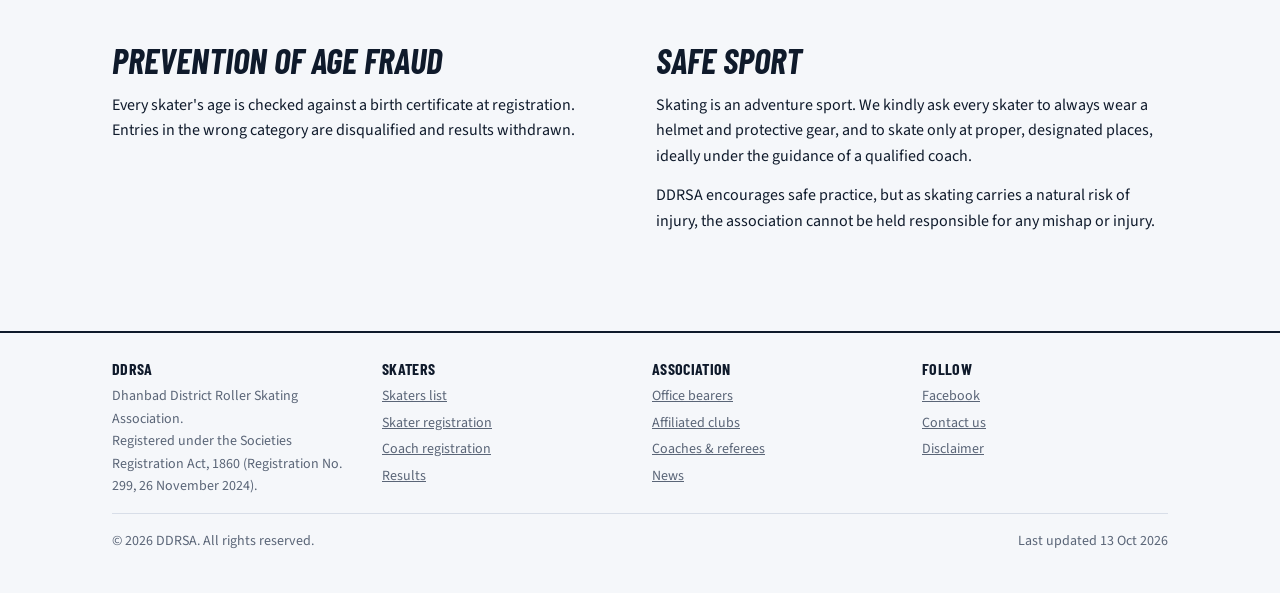
==== commit 167b7d8e: "Safe sport: adventure sport and no-liability wording; matching note on the skater form Co-Authored-B" ====
--- a/about.html
+++ b/about.html
@@ -112,7 +112,8 @@
     </div>
     <div class="stack">
       <h2>Safe sport</h2>
-      <p>Helmets and protective gear are compulsory at all DDRSA events. Coaches follow a safeguarding code.</p>
+      <p>Skating is an adventure sport. We kindly ask every skater to always wear a helmet and protective gear, and to skate only at proper, designated places, ideally under the guidance of a qualified coach.</p>
+      <p>DDRSA encourages safe practice, but as skating carries a natural risk of injury, the association cannot be held responsible for any mishap or injury.</p>
     </div>
   </section>
 </div>
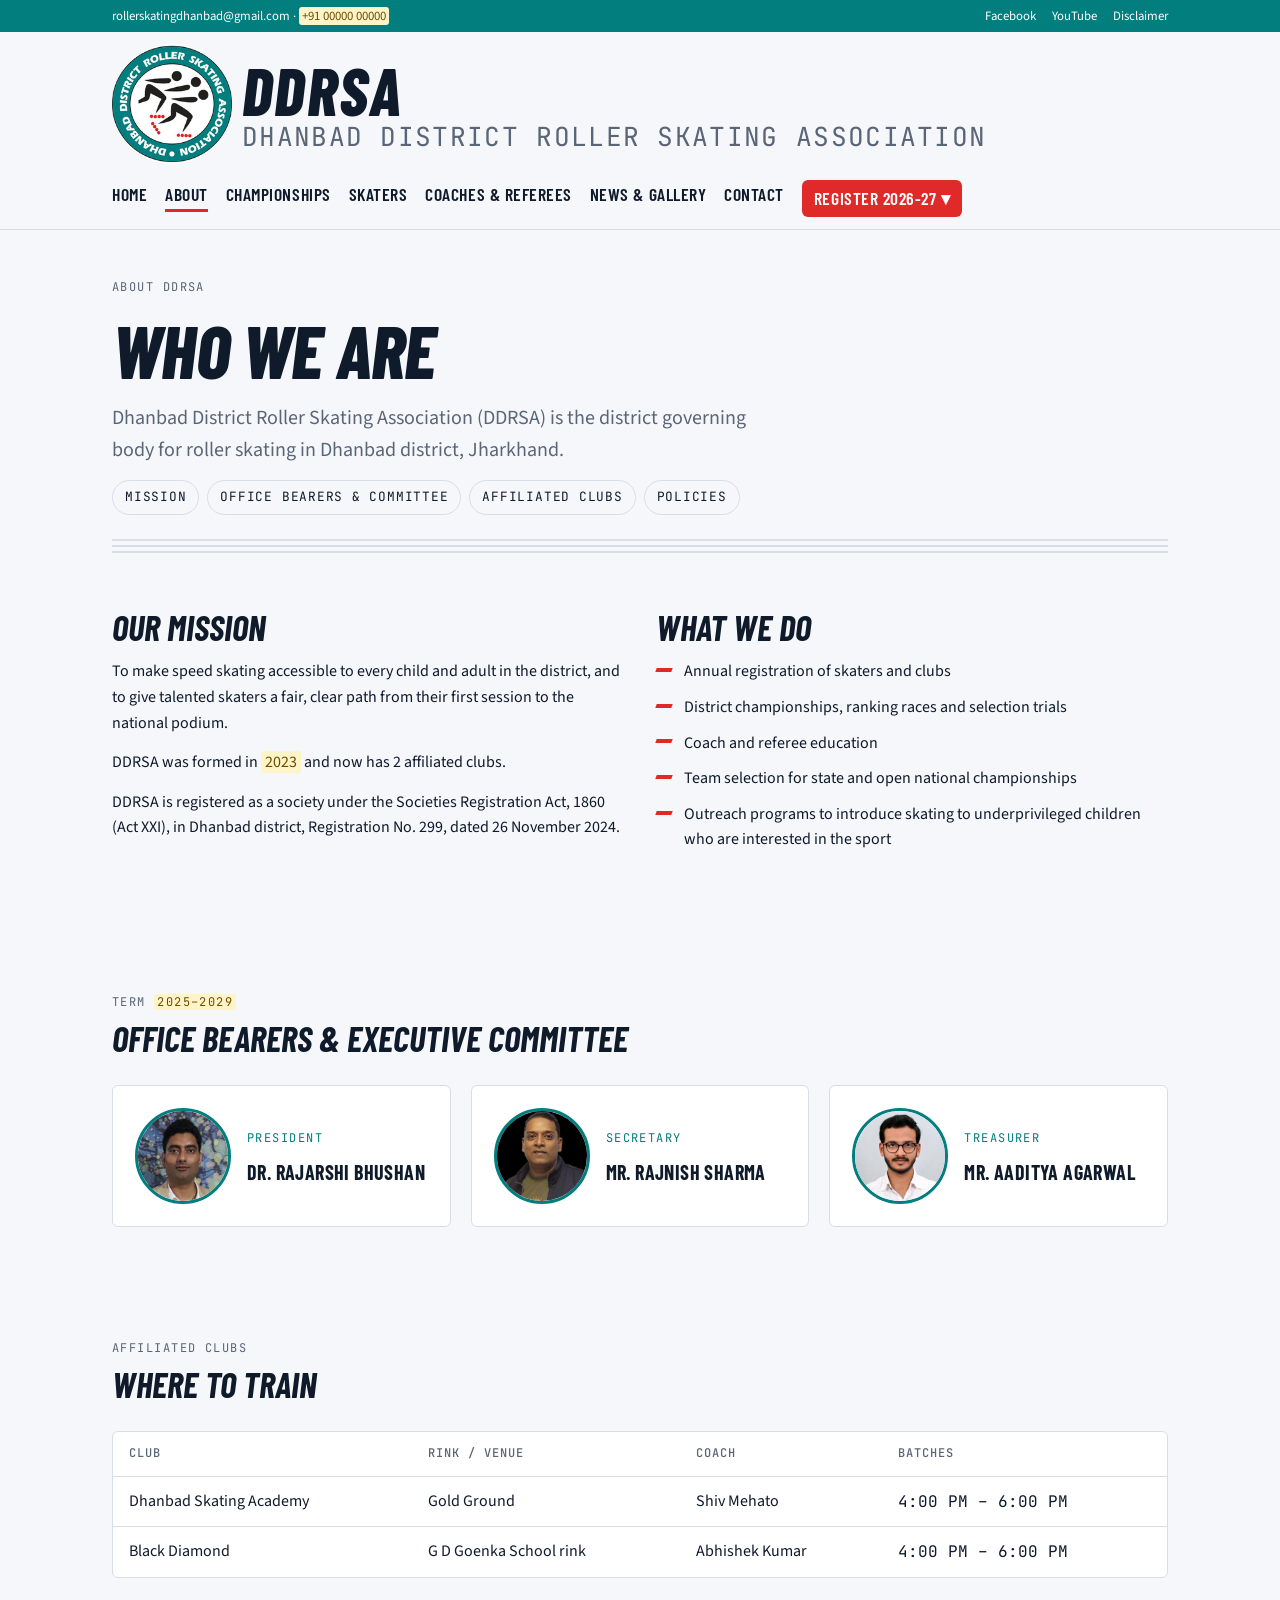
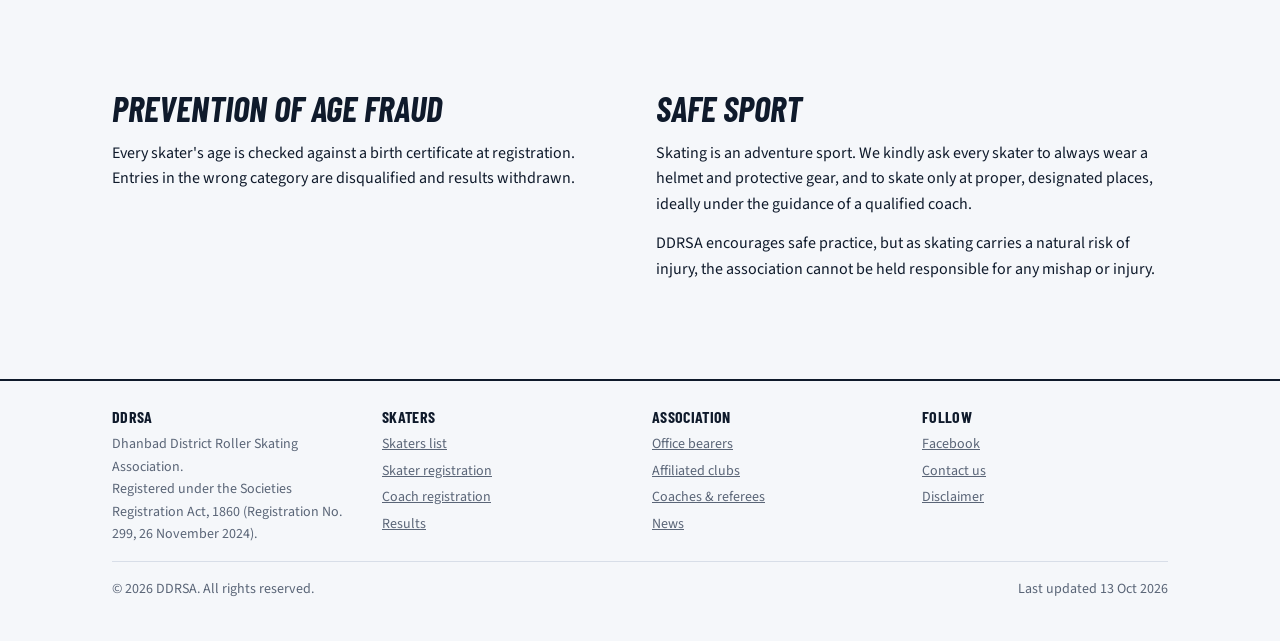
==== commit ea5cddb4: "About: What we do updated, outreach program added Co-Authored-By: Claude Sonnet 5.5 <noreply@anthrop" ====
--- a/about.html
+++ b/about.html
@@ -71,7 +71,8 @@
         <li>Annual registration of skaters and clubs</li>
         <li>District championships, ranking races and selection trials</li>
         <li>Coach and referee education</li>
-        <li>Team selection for state and national championships</li>
+        <li>Team selection for state and open national championships</li>
+        <li>Outreach programs to introduce skating to underprivileged children who are interested in the sport</li>
       </ul>
     </div>
   </section>
--- a/styles.css
+++ b/styles.css
@@ -52,10 +52,10 @@
 .site-head { position: sticky; top: env(safe-area-inset-top, 0px); z-index: 10; background: var(--paper); border-bottom: 1px solid var(--line); }
 .site-head .wrap { display: flex; align-items: center; justify-content: space-between; gap: 16px; flex-wrap: wrap; padding-block: 12px; }
 .brand { display: flex; align-items: center; gap: 10px; color: var(--ink); text-decoration: none; }
-.brand-mark { width: 84px; height: 84px; flex: none; }
+.brand-mark { width: 120px; height: 120px; flex: none; }
 .foot-logo { width: 72px; height: 72px; }
-.brand-name { font-family: var(--f-display); font-weight: 800; font-style: italic; font-size: 1.6rem; letter-spacing: 0.02em; line-height: 1; }
-.brand-sub { display: block; font-family: var(--f-mono); font-size: 0.65rem; letter-spacing: 0.1em; text-transform: uppercase; color: var(--muted); font-style: normal; font-weight: 400; }
+.brand-name { font-family: var(--f-display); font-weight: 800; font-style: italic; font-size: 4.1rem; letter-spacing: 0.02em; line-height: 1; }
+.brand-sub { display: block; font-family: var(--f-mono); font-size: 1.64rem; letter-spacing: 0.05em; line-height: 1.15; text-transform: uppercase; color: var(--muted); font-style: normal; font-weight: 400; }
 .nav { display: flex; flex-wrap: wrap; gap: 4px 18px; list-style: none; margin: 0; padding: 0; }
 .nav a { color: var(--ink); text-decoration: none; font-family: var(--f-display); font-weight: 600; font-size: 1.1rem; text-transform: uppercase; letter-spacing: 0.03em; padding-block: 4px; border-bottom: 3px solid transparent; }
 .nav a:hover { border-bottom-color: var(--line); }
@@ -166,9 +166,9 @@
 /* Hero slider */
 .slider { position: relative; margin-top: 24px; border-radius: var(--radius); overflow: hidden; background: linear-gradient(120deg, #e2f3f2 0%, #ffffff 60%, #fdecec 100%); color: var(--ink); border: 1px solid var(--line); }
 .slide { display: grid; gap: 18px; padding: 40px 24px 72px; min-height: 320px; align-content: center; }
-@media (min-width: 900px) { .slide { grid-template-columns: 1.2fr 1fr; align-items: center; padding: 56px 48px 80px; } }
+@media (min-width: 900px) { .slide { grid-template-columns: 1fr 1.1fr; align-items: center; padding: 40px 48px 72px; } }
 .slide > * { min-width: 0; }
-.slide h1, .slide h2 { color: var(--ink); font-size: var(--s4); }
+.slide h1, .slide h2 { color: var(--ink); font-size: clamp(1.82rem, 4.9vw, 3.22rem); }
 .slide h1 span, .slide h2 span { color: var(--lane); }
 .slide p { color: var(--muted); font-size: var(--s1); }
 .slide .eyebrow { color: var(--lane); }
@@ -280,15 +280,15 @@
 .section.tight { padding-bottom: 0; }
 .section.split h3 { margin-bottom: 4px; }
 .card-img { width: 100%; height: auto; aspect-ratio: 1 / 1; object-fit: cover; border-radius: var(--radius); }
-.slide-photo { width: 100%; max-width: 280px; height: auto; aspect-ratio: 1 / 1; object-fit: cover; border-radius: var(--radius); justify-self: center; }
+.slide-photo { width: 100%; max-width: 364px; height: auto; aspect-ratio: 1 / 1; object-fit: cover; border-radius: var(--radius); justify-self: center; }
 .card-img.wide, .slide-photo.wide { aspect-ratio: 16 / 9; }
-.slide-photo.wide { max-width: 420px; }
+.slide-photo.wide { max-width: 546px; }
 .card-img.photo43, .slide-photo.photo43 { aspect-ratio: 4 / 3; }
-.slide-photo.photo43 { max-width: 380px; }
+.slide-photo.photo43 { max-width: 494px; }
 .card-img.wide, .slide-photo.wide { object-position: center top; }
 .photo-row { display: grid; grid-template-columns: repeat(3, 1fr); gap: 6px; }
 .photo-row img { width: 100%; height: auto; aspect-ratio: 1 / 1; object-fit: cover; object-position: center top; border-radius: 8px; }
-.slide-row { width: 100%; max-width: 520px; justify-self: center; }
+.slide-row { width: 100%; max-width: 676px; justify-self: center; }
 .card-img.photo32 { aspect-ratio: 3 / 2; }
 
 /* Photo albums */
@@ -370,3 +370,5 @@
   .updates ul[aria-hidden] { display: none; }
 }
 .card[id] { scroll-margin-top: 150px; }
+@media (max-width: 900px) { .brand-name { font-size: 3rem; } .brand-sub { font-size: 1.1rem; } .brand-mark { width: 96px; height: 96px; } }
+@media (max-width: 560px) { .brand-mark { width: 64px; height: 64px; } .brand-name { font-size: 2.2rem; } .brand-sub { font-size: 0.8rem; letter-spacing: 0.03em; } }
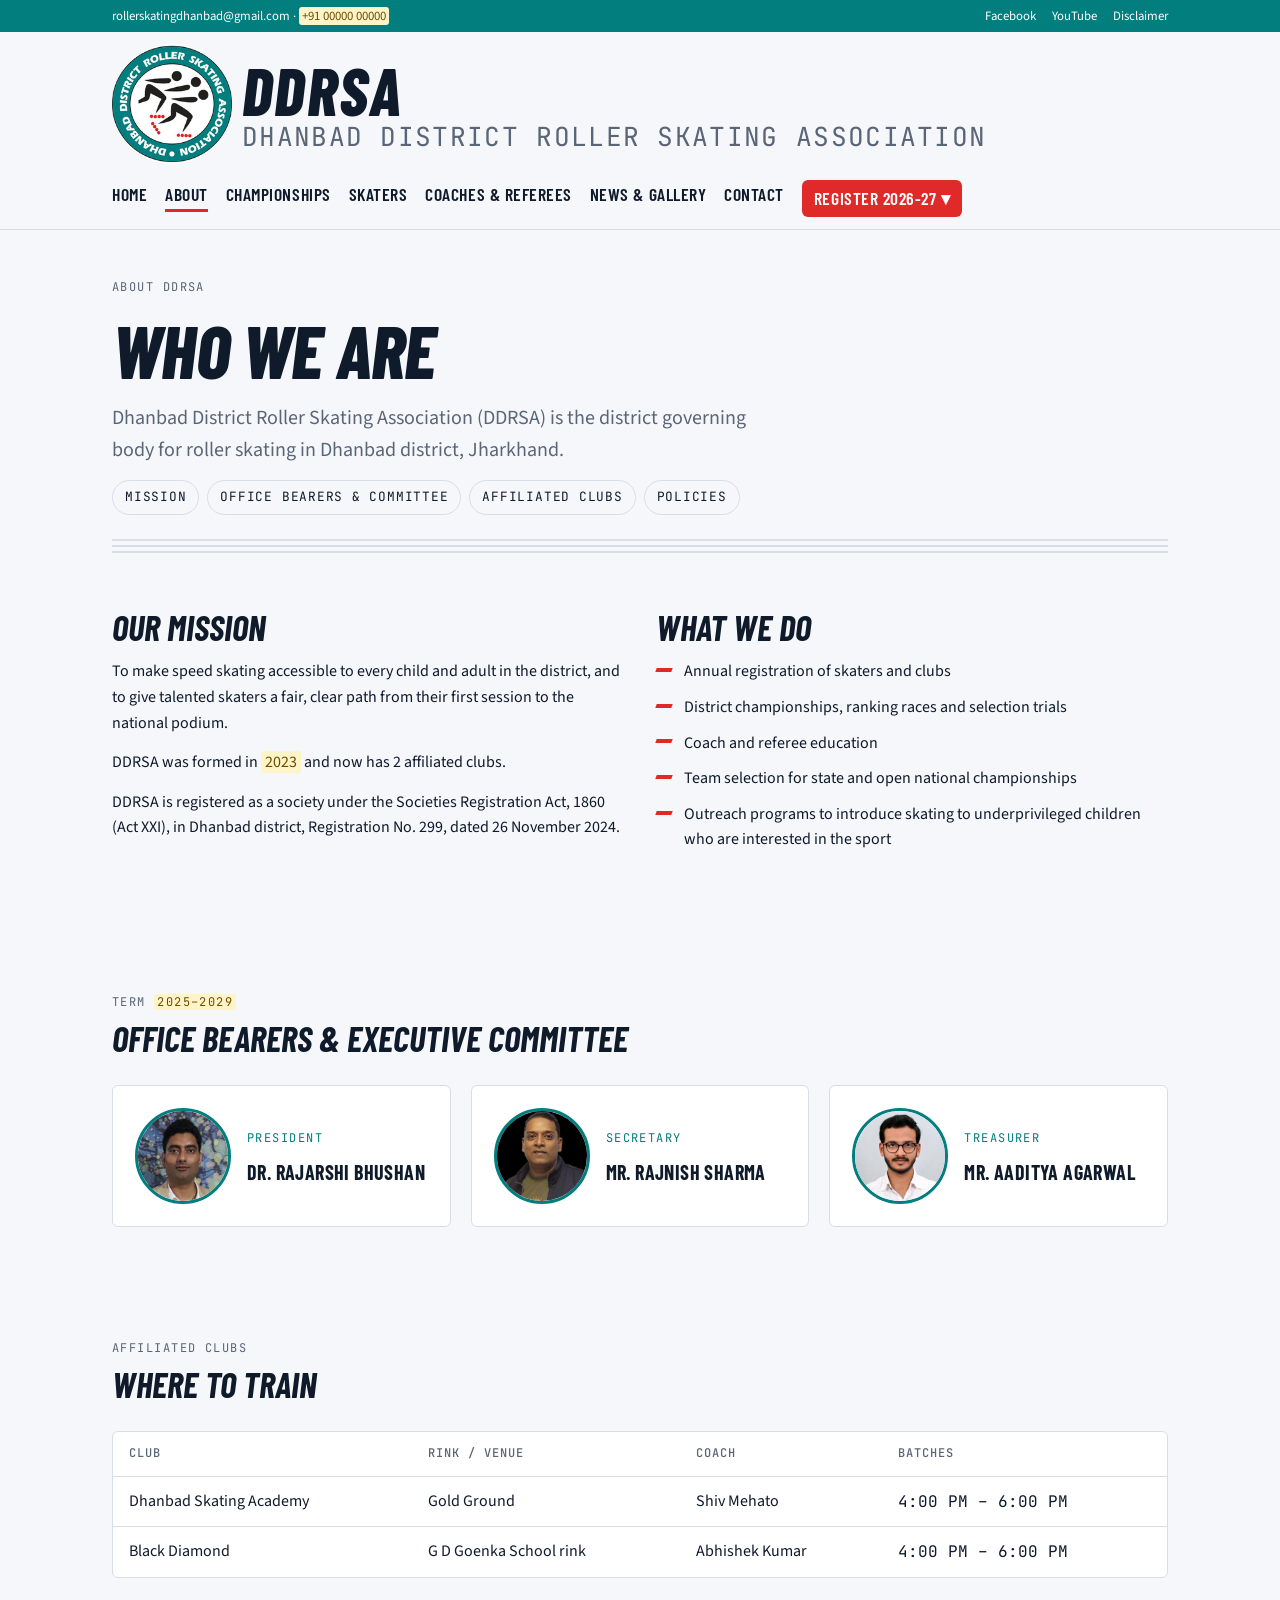
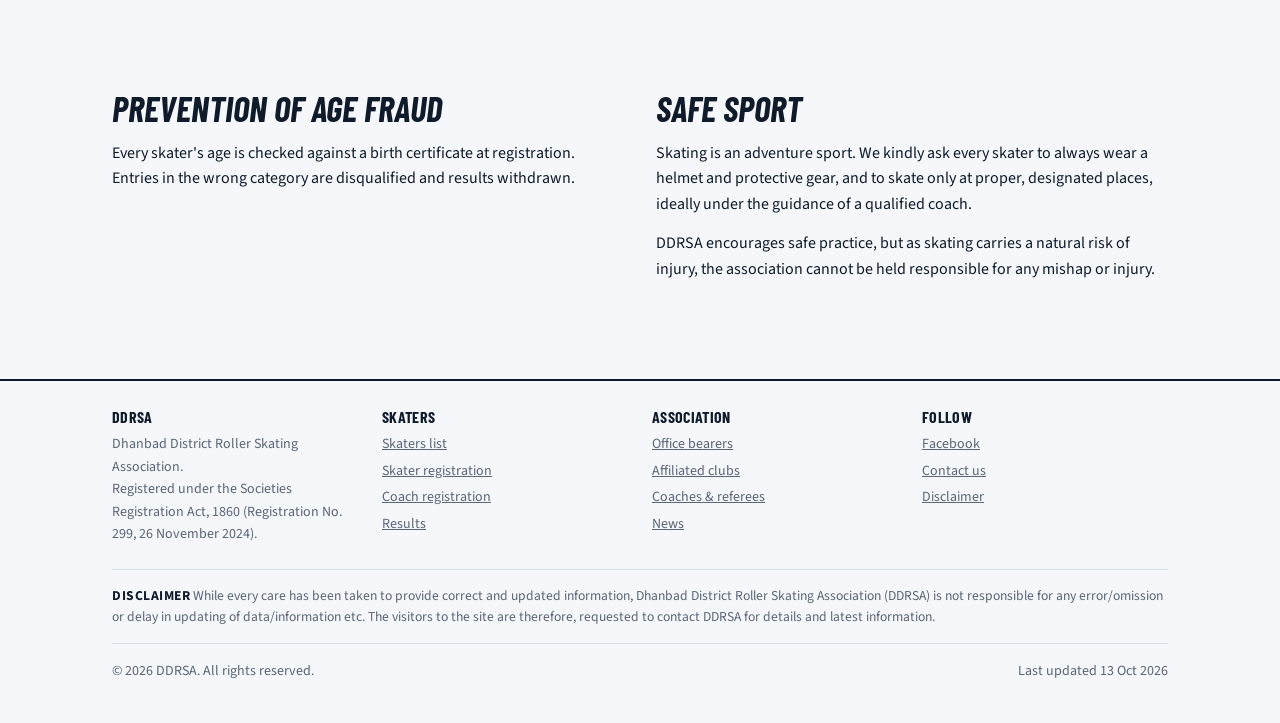
==== commit 4faa1b79: "Disclaimer in the footer of every page; Disclaimer links jump to it Co-Authored-By: Claude Sonnet 5." ====
--- a/about.html
+++ b/about.html
@@ -18,7 +18,7 @@
     <span class="links">
       <a href="https://www.facebook.com/profile.php?id=61550527074997" target="_blank" rel="noopener">Facebook</a>
       <a href="https://www.facebook.com/profile.php?id=61550527074997" target="_blank" rel="noopener">YouTube</a>
-      <a href="contact.html#disclaimer">Disclaimer</a>
+      <a href="#disclaimer">Disclaimer</a>
     </span>
   </div>
 </div>
@@ -30,6 +30,7 @@
     </a>
     <nav aria-label="Main">
       <ul class="nav">
+      <li class="mini"><a class="mini-brand" href="index.html"><img src="img/ddrsa-logo-96.png" alt="" width="36" height="36"><span>DDRSA</span></a></li>
       <li><a href="index.html">Home</a></li>
       <li><a href="about.html" aria-current="page">About</a></li>
       <li><a href="championships.html">Championships</a></li>
@@ -137,8 +138,9 @@
       <div><h3>Follow</h3><ul>
         <li><a href="https://www.facebook.com/profile.php?id=61550527074997" target="_blank" rel="noopener">Facebook</a></li>
         <li><a href="contact.html">Contact us</a></li>
-        <li><a href="contact.html#disclaimer">Disclaimer</a></li></ul></div>
+        <li><a href="#disclaimer">Disclaimer</a></li></ul></div>
     </div>
+    <p class="foot-disclaimer" id="disclaimer"><strong>Disclaimer</strong> While every care has been taken to provide correct and updated information, Dhanbad District Roller Skating Association (DDRSA) is not responsible for any error/omission or delay in updating of data/information etc. The visitors to the site are therefore, requested to contact DDRSA for details and latest information.</p>
     <div class="foot-bottom"><span>© 2026 DDRSA. All rights reserved.</span><span>Last updated 13 Oct 2026</span></div>
   </div>
 </footer>
--- a/styles.css
+++ b/styles.css
@@ -49,7 +49,7 @@
 @media (min-width: 700px) { .wrap { padding-inline: 32px; } }
 
 /* Header */
-.site-head { position: sticky; top: env(safe-area-inset-top, 0px); z-index: 10; background: var(--paper); border-bottom: 1px solid var(--line); }
+.site-head { position: sticky; top: 0; z-index: 10; background: var(--paper); border-bottom: 1px solid var(--line); }
 .site-head .wrap { display: flex; align-items: center; justify-content: space-between; gap: 16px; flex-wrap: wrap; padding-block: 12px; }
 .brand { display: flex; align-items: center; gap: 10px; color: var(--ink); text-decoration: none; }
 .brand-mark { width: 120px; height: 120px; flex: none; }
@@ -369,6 +369,19 @@
   .updates-view { overflow-y: auto; }
   .updates ul[aria-hidden] { display: none; }
 }
-.card[id] { scroll-margin-top: 150px; }
+.card[id] { scroll-margin-top: 24px; }
+html { scroll-padding-top: 16px; }
 @media (max-width: 900px) { .brand-name { font-size: 3rem; } .brand-sub { font-size: 1.1rem; } .brand-mark { width: 96px; height: 96px; } }
 @media (max-width: 560px) { .brand-mark { width: 64px; height: 64px; } .brand-name { font-size: 2.2rem; } .brand-sub { font-size: 0.8rem; letter-spacing: 0.03em; } }
+
+/* Sticky header: the large brand row scrolls away; the menu bar stays (with a small logo) */
+.nav .mini { display: none; }
+@media (min-width: 1180px) {
+  .site-head.is-stuck .nav .mini { display: block; margin-right: auto; }
+  .site-head.is-stuck .nav { flex-wrap: nowrap; align-items: center; }
+}
+.mini-brand { display: flex; align-items: center; gap: 8px; border-bottom: 0 !important; font-size: 1.5rem !important; font-style: italic; font-weight: 800 !important; }
+.mini-brand img { width: 36px; height: 36px; }
+@media (min-width: 761px) { html { scroll-padding-top: 80px; } }
+.foot-disclaimer { flex-basis: 100%; width: 100%; max-width: none; margin: 8px 0 0; padding-top: 16px; border-top: 1px solid var(--line); font-size: 0.85rem; line-height: 1.5; color: var(--muted); }
+.foot-disclaimer strong { color: var(--ink); text-transform: uppercase; letter-spacing: 0.04em; }
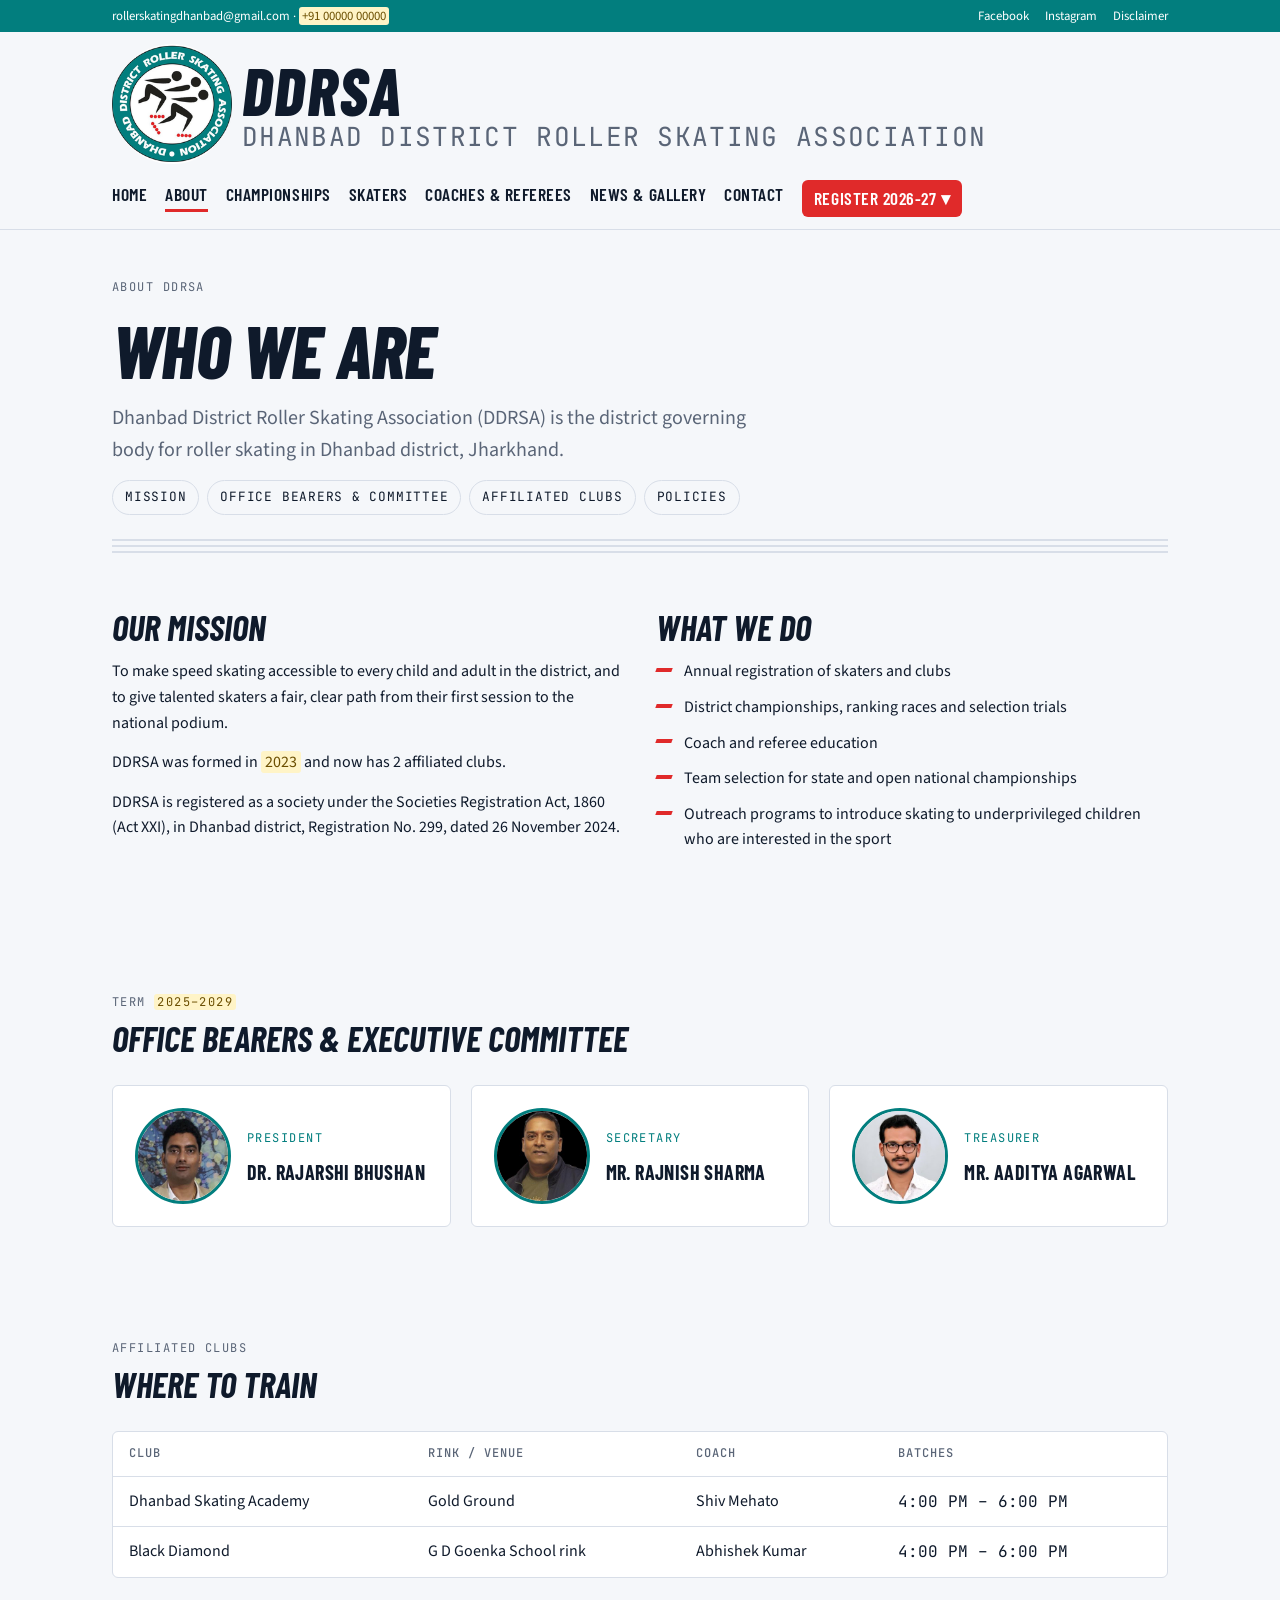
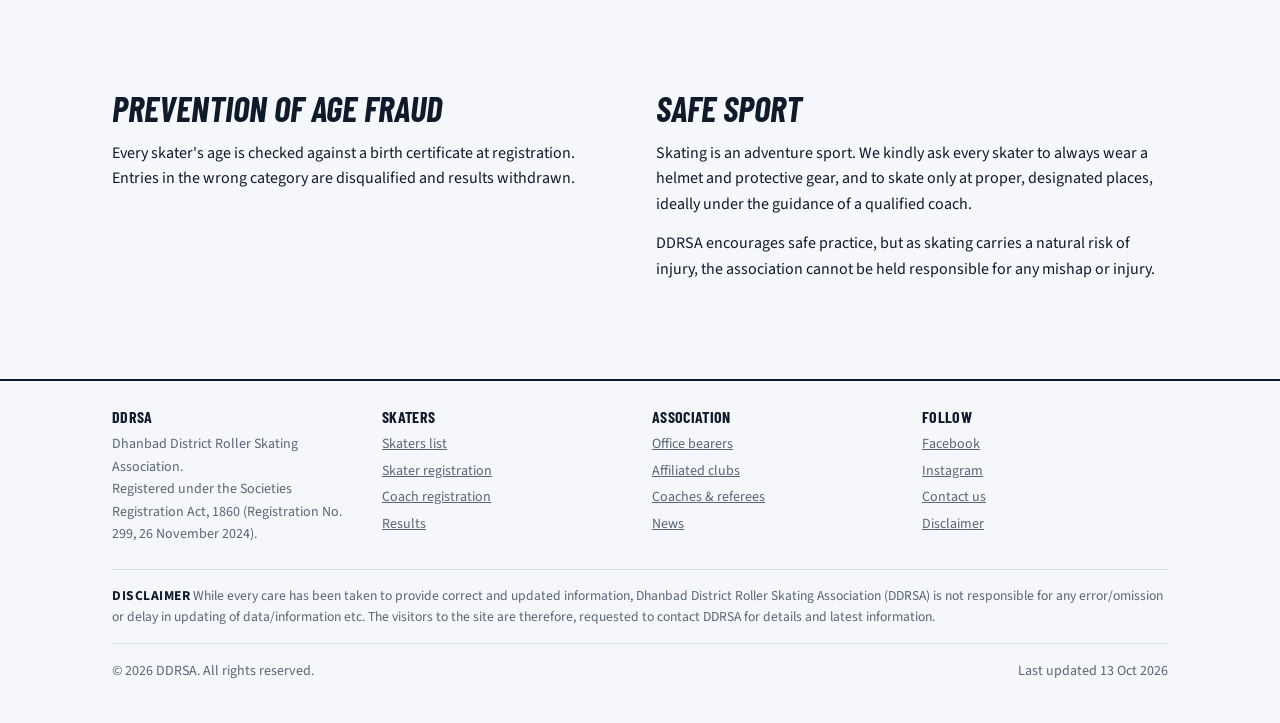
==== commit f09e9341: "Add the DDRSA Instagram link (top bar, footer, Contact); replace the placeholder YouTube link Co-Aut" ====
--- a/about.html
+++ b/about.html
@@ -17,7 +17,7 @@
     <span>rollerskatingdhanbad@gmail.com · <span class="ph">+91 00000 00000</span></span>
     <span class="links">
       <a href="https://www.facebook.com/profile.php?id=61550527074997" target="_blank" rel="noopener">Facebook</a>
-      <a href="https://www.facebook.com/profile.php?id=61550527074997" target="_blank" rel="noopener">YouTube</a>
+      <a href="https://www.instagram.com/dhanbadrollerskating?srtk=cjQyNWw2cHpjNnZt" target="_blank" rel="noopener">Instagram</a>
       <a href="#disclaimer">Disclaimer</a>
     </span>
   </div>
@@ -137,6 +137,7 @@
         <li><a href="news.html">News</a></li></ul></div>
       <div><h3>Follow</h3><ul>
         <li><a href="https://www.facebook.com/profile.php?id=61550527074997" target="_blank" rel="noopener">Facebook</a></li>
+        <li><a href="https://www.instagram.com/dhanbadrollerskating?srtk=cjQyNWw2cHpjNnZt" target="_blank" rel="noopener">Instagram</a></li>
         <li><a href="contact.html">Contact us</a></li>
         <li><a href="#disclaimer">Disclaimer</a></li></ul></div>
     </div>
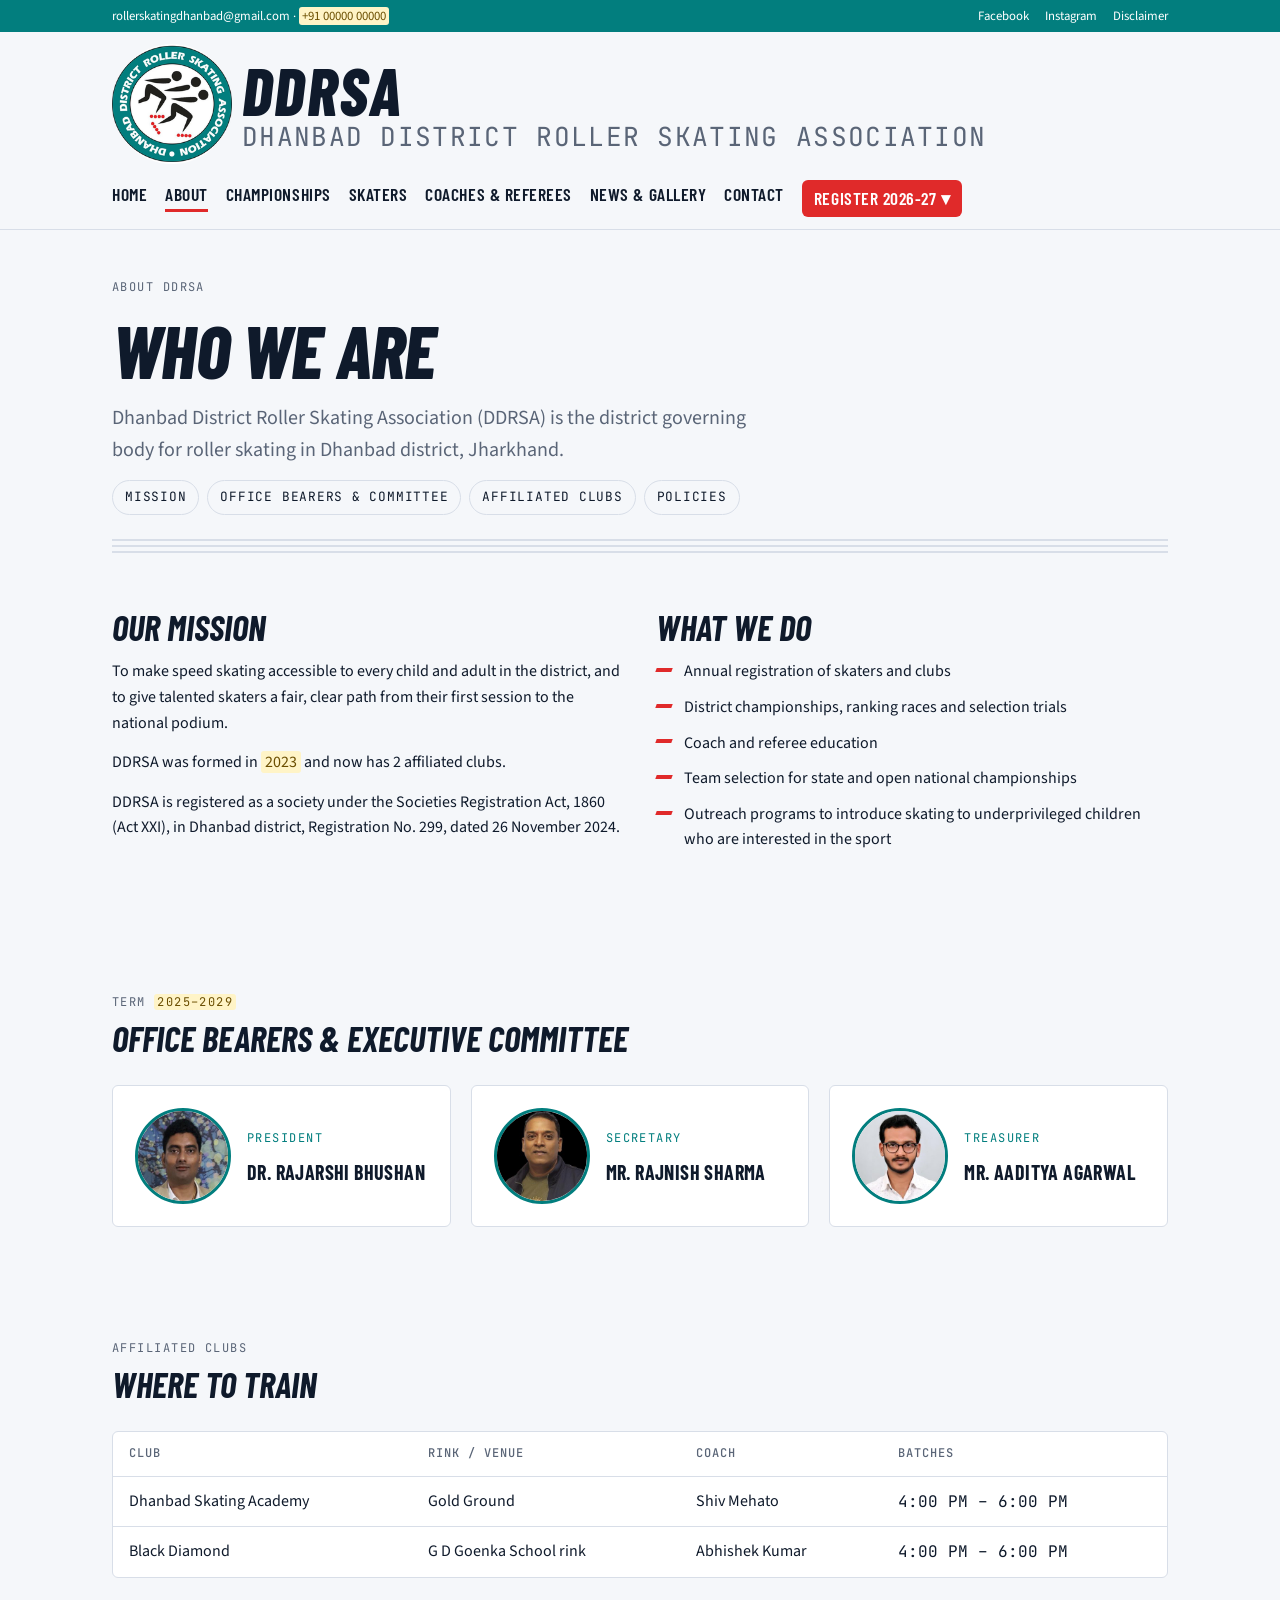
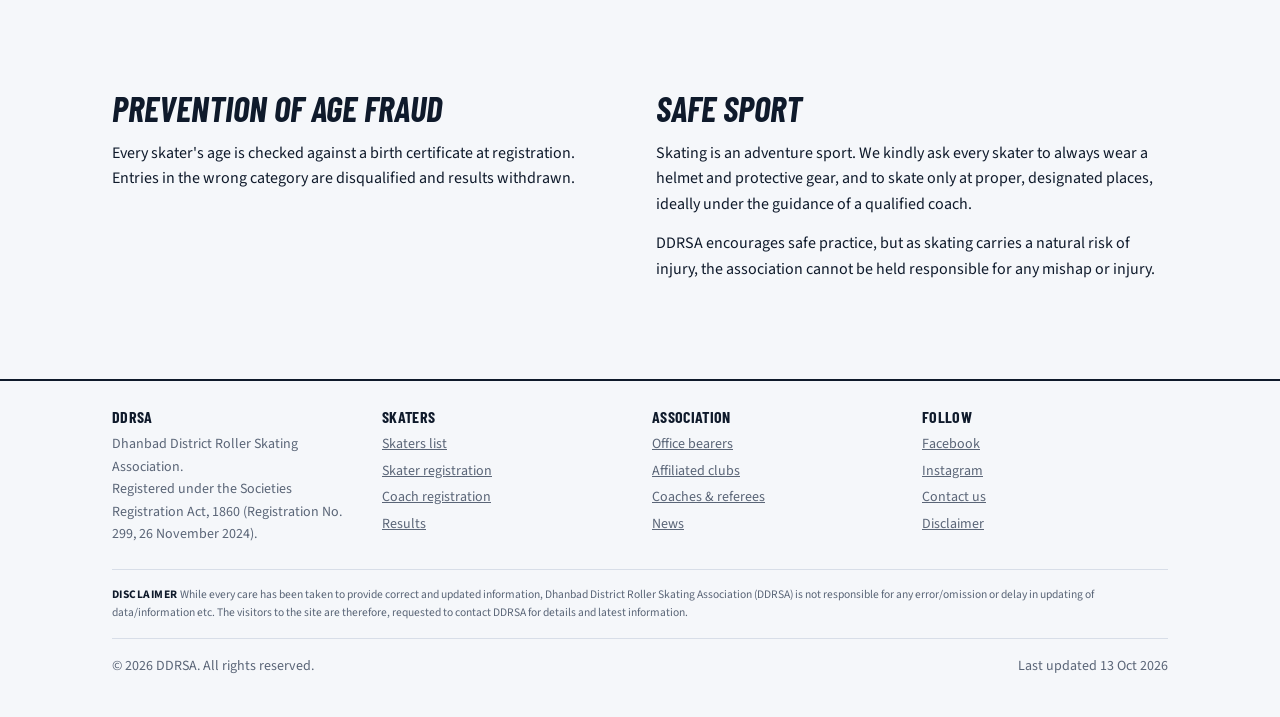
==== commit 96364235: "Sticky bar keeps a compact brand block (logo, DDRSA, full name on wide screens); Latest ticker stays" ====
--- a/about.html
+++ b/about.html
@@ -30,7 +30,7 @@
     </a>
     <nav aria-label="Main">
       <ul class="nav">
-      <li class="mini"><a class="mini-brand" href="index.html"><img src="img/ddrsa-logo-96.png" alt="" width="36" height="36"><span>DDRSA</span></a></li>
+      <li class="mini"><a class="mini-brand" href="index.html"><img src="img/ddrsa-logo-96.png" alt="DDRSA home" width="40" height="40"><span class="mini-text">DDRSA<small>Dhanbad District Roller Skating Association</small></span></a></li>
       <li><a href="index.html">Home</a></li>
       <li><a href="about.html" aria-current="page">About</a></li>
       <li><a href="championships.html">Championships</a></li>
--- a/styles.css
+++ b/styles.css
@@ -374,14 +374,30 @@
 @media (max-width: 900px) { .brand-name { font-size: 3rem; } .brand-sub { font-size: 1.1rem; } .brand-mark { width: 96px; height: 96px; } }
 @media (max-width: 560px) { .brand-mark { width: 64px; height: 64px; } .brand-name { font-size: 2.2rem; } .brand-sub { font-size: 0.8rem; letter-spacing: 0.03em; } }
 
-/* Sticky header: the large brand row scrolls away; the menu bar stays (with a small logo) */
+/* Sticky header: the large brand row scrolls away; the menu bar stays, with a compact brand block */
 .nav .mini { display: none; }
-@media (min-width: 1180px) {
+.mini-brand { display: flex; align-items: center; gap: 10px; border-bottom: 0 !important; }
+.mini-brand img { width: 40px; height: 40px; }
+.mini-text { display: none; font-family: var(--f-display); font-style: italic; font-weight: 800; font-size: 1.6rem; line-height: 1; text-transform: uppercase; letter-spacing: 0.02em; }
+.mini-text small { display: none; font-family: var(--f-mono); font-style: normal; font-weight: 400; font-size: 0.62rem; letter-spacing: 0.08em; color: var(--muted); margin-top: 3px; }
+@media (min-width: 1000px) {
   .site-head.is-stuck .nav .mini { display: block; margin-right: auto; }
-  .site-head.is-stuck .nav { flex-wrap: nowrap; align-items: center; }
-}
-.mini-brand { display: flex; align-items: center; gap: 8px; border-bottom: 0 !important; font-size: 1.5rem !important; font-style: italic; font-weight: 800 !important; }
-.mini-brand img { width: 36px; height: 36px; }
+  .site-head.is-stuck .nav { flex-wrap: nowrap; align-items: center; gap: 4px 12px; }
+  .site-head.is-stuck .nav a, .site-head.is-stuck .nav .sub-toggle { font-size: 1rem; }
+}
+@media (min-width: 1100px) { .site-head.is-stuck .mini-text { display: block; } }
+@media (min-width: 1400px) {
+  .site-head.is-stuck .wrap { max-width: none; padding-inline: 32px; }
+  .site-head.is-stuck .mini-text small { display: block; }
+  .site-head.is-stuck .nav { gap: 4px 18px; }
+  .site-head.is-stuck .nav a, .site-head.is-stuck .nav .sub-toggle { font-size: 1.1rem; }
+}
 @media (min-width: 761px) { html { scroll-padding-top: 80px; } }
-.foot-disclaimer { flex-basis: 100%; width: 100%; max-width: none; margin: 8px 0 0; padding-top: 16px; border-top: 1px solid var(--line); font-size: 0.85rem; line-height: 1.5; color: var(--muted); }
+.foot-disclaimer { flex-basis: 100%; width: 100%; max-width: none; margin: 8px 0 0; padding-top: 16px; border-top: 1px solid var(--line); font-size: 0.72rem; line-height: 1.55; color: var(--muted); }
 .foot-disclaimer strong { color: var(--ink); text-transform: uppercase; letter-spacing: 0.04em; }
+
+/* The Latest ticker (home page) stays fixed directly under the slim header bar */
+@media (min-width: 761px) {
+  .ribbon { position: sticky; top: var(--head-h, 0px); z-index: 9; }
+  html:has(.ribbon) { scroll-padding-top: 128px; }
+}
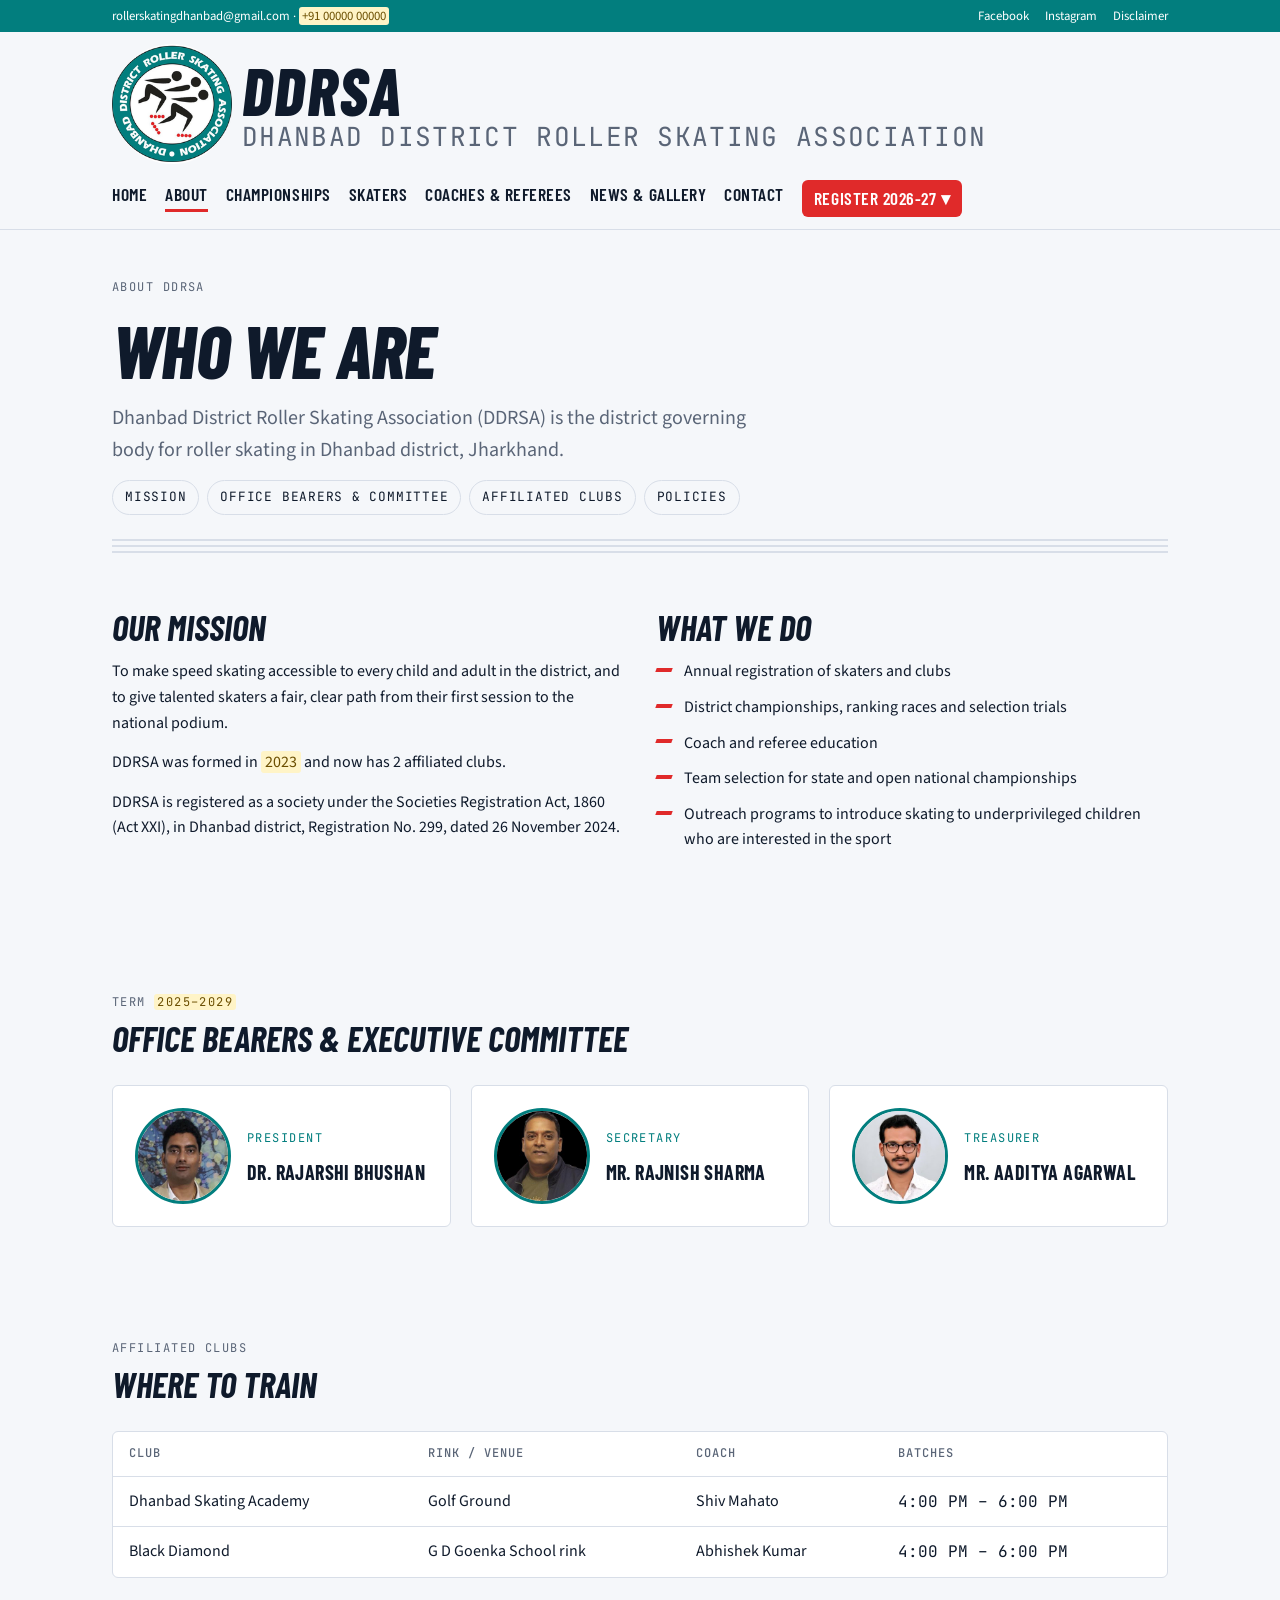
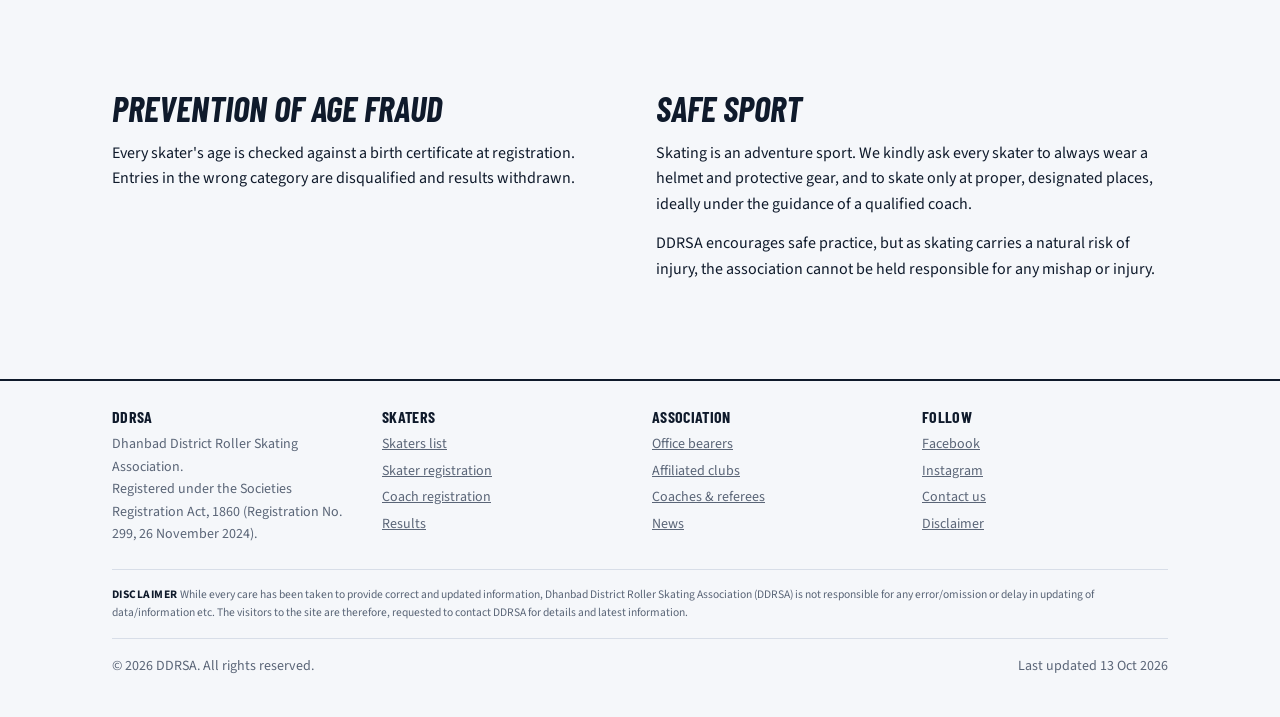
==== commit 40548266: "Fix spellings: Golf Ground, Shiv Mahato Co-Authored-By: Claude Sonnet 5.5 <noreply@anthropic.com> Cl" ====
--- a/about.html
+++ b/about.html
@@ -102,7 +102,7 @@
     <div class="table-wrap"><table>
       <thead><tr><th>Club</th><th>Rink / venue</th><th>Coach</th><th>Batches</th></tr></thead>
       <tbody>
-        <tr><td>Dhanbad Skating Academy</td><td>Gold Ground</td><td>Shiv Mehato</td><td class="mono">4:00 PM – 6:00 PM</td></tr>
+        <tr><td>Dhanbad Skating Academy</td><td>Golf Ground</td><td>Shiv Mahato</td><td class="mono">4:00 PM – 6:00 PM</td></tr>
         <tr><td>Black Diamond</td><td>G D Goenka School rink</td><td>Abhishek Kumar</td><td class="mono">4:00 PM – 6:00 PM</td></tr>
       </tbody></table></div>
   </section>
